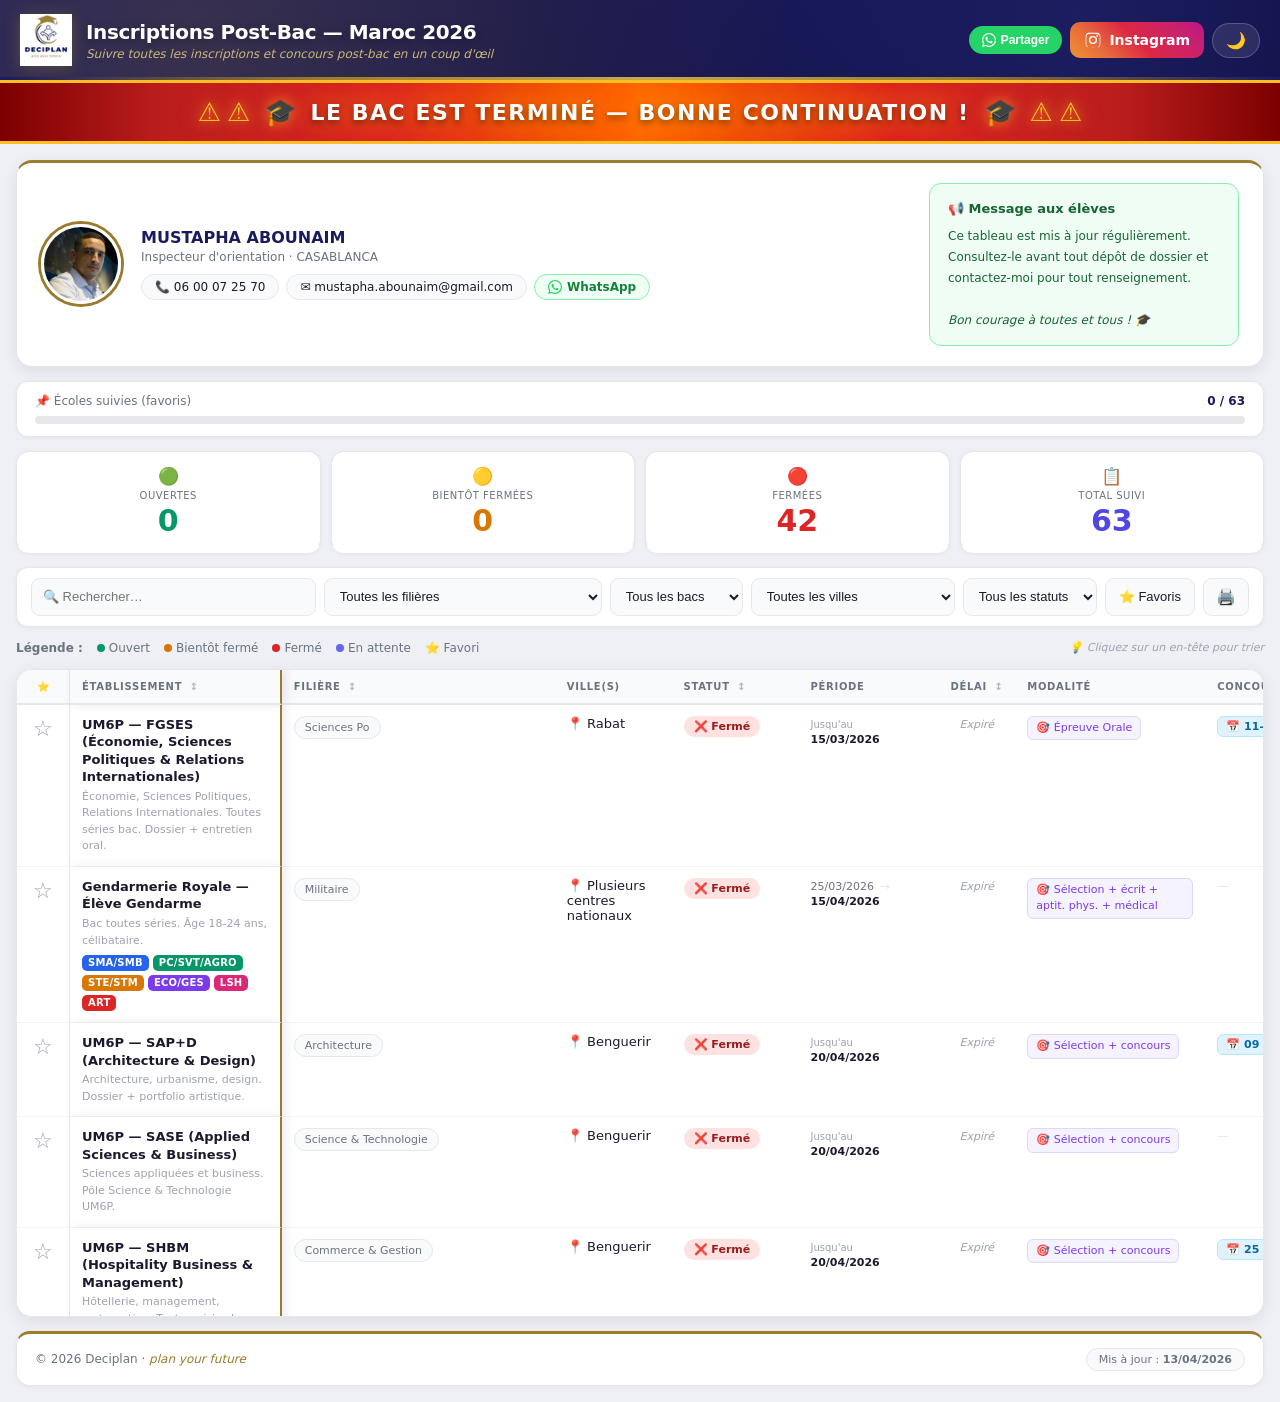
==== index.html @ 678011c8 "Add files via upload" ====
<!DOCTYPE html>
<html lang="fr" data-theme="light">
<head>
  <meta charset="UTF-8">
  <meta name="viewport" content="width=device-width, initial-scale=1.0">
  <title>Deciplan — Inscriptions Post-Bac Maroc 2026</title>
  <link rel="stylesheet" href="style.css">
  <script async src="https://www.googletagmanager.com/gtag/js?id=G-R715S7B354"></script>
  <script>
    window.dataLayer = window.dataLayer || [];
    function gtag(){dataLayer.push(arguments);}
    gtag('js', new Date());
    gtag('config', 'G-R715S7B354');
  </script>
</head>
<body>

<!-- ══ HERO ══ -->
<div class="hero">
  <div class="hero-inner">
    <img class="hero-logo" src="[data-uri]" alt="Deciplan">
    <div class="hero-text">
      <h1 class="hero-title">Inscriptions Post-Bac — Maroc 2026</h1>
      <p class="hero-sub">Suivre toutes les inscriptions et concours post-bac en un coup d'œil</p>
    </div>
    <div class="hero-actions">
      <button class="btn-share" id="btnShare">
        <svg viewBox="0 0 24 24" xmlns="http://www.w3.org/2000/svg"><path d="M17.472 14.382c-.297-.149-1.758-.867-2.03-.967-.273-.099-.471-.148-.67.15-.197.297-.767.966-.94 1.164-.173.199-.347.223-.644.075-.297-.15-1.255-.463-2.39-1.475-.883-.788-1.48-1.761-1.653-2.059-.173-.297-.018-.458.13-.606.134-.133.298-.347.446-.52.149-.174.198-.298.298-.497.099-.198.05-.371-.025-.52-.075-.149-.669-1.612-.916-2.207-.242-.579-.487-.5-.669-.51-.173-.008-.371-.01-.57-.01-.198 0-.52.074-.792.372-.272.297-1.04 1.016-1.04 2.479 0 1.462 1.065 2.875 1.213 3.074.149.198 2.096 3.2 5.077 4.487.709.306 1.262.489 1.694.625.712.227 1.36.195 1.871.118.571-.085 1.758-.719 2.006-1.413.248-.694.248-1.289.173-1.413-.074-.124-.272-.198-.57-.347m-5.421 7.403h-.004a9.87 9.87 0 01-5.031-1.378l-.361-.214-3.741.982.998-3.648-.235-.374a9.86 9.86 0 01-1.51-5.26c.001-5.45 4.436-9.884 9.888-9.884 2.64 0 5.122 1.03 6.988 2.898a9.825 9.825 0 012.893 6.994c-.003 5.45-4.437 9.884-9.885 9.884m8.413-18.297A11.815 11.815 0 0012.05 0C5.495 0 .16 5.335.157 11.892c0 2.096.547 4.142 1.588 5.945L.057 24l6.305-1.654a11.882 11.882 0 005.683 1.448h.005c6.554 0 11.89-5.335 11.893-11.893a11.821 11.821 0 00-3.48-8.413z"/></svg>
        <span class="share-label">Partager</span>
      </button>
      <a class="btn-insta" id="btnInsta" href="https://www.instagram.com/deciplan" target="_blank" rel="noopener" title="Instagram Deciplan">
        <svg viewBox="0 0 24 24" xmlns="http://www.w3.org/2000/svg"><path d="M12 2.2c3.2 0 3.6 0 4.85.07 1.17.05 1.8.25 2.23.41.56.22.96.48 1.38.9.42.42.68.82.9 1.38.16.42.36 1.06.41 2.23.06 1.27.07 1.65.07 4.85s0 3.58-.07 4.85c-.05 1.17-.25 1.8-.41 2.23-.22.56-.48.96-.9 1.38-.42.42-.82.68-1.38.9-.42.16-1.06.36-2.23.41-1.27.06-1.65.07-4.85.07s-3.58 0-4.85-.07c-1.17-.05-1.8-.25-2.23-.41a3.7 3.7 0 01-1.38-.9 3.7 3.7 0 01-.9-1.38c-.16-.42-.36-1.06-.41-2.23C2.2 15.58 2.2 15.2 2.2 12s0-3.58.07-4.85c.05-1.17.25-1.8.41-2.23.22-.56.48-.96.9-1.38.42-.42.82-.68 1.38-.9.42-.16 1.06-.36 2.23-.41C8.42 2.2 8.8 2.2 12 2.2zm0 1.62c-3.15 0-3.52 0-4.76.07-.97.04-1.5.2-1.85.34-.46.18-.8.4-1.15.74-.34.34-.56.68-.74 1.15-.13.35-.3.88-.34 1.85-.06 1.24-.07 1.6-.07 4.76s0 3.52.07 4.76c.04.97.2 1.5.34 1.85.18.46.4.8.74 1.15.34.34.68.56 1.15.74.35.13.88.3 1.85.34 1.24.06 1.6.07 4.76.07s3.52 0 4.76-.07c.97-.04 1.5-.2 1.85-.34.46-.18.8-.4 1.15-.74.34-.34.56-.68.74-1.15.13-.35.3-.88.34-1.85.06-1.24.07-1.6.07-4.76s0-3.52-.07-4.76c-.04-.97-.2-1.5-.34-1.85a3.1 3.1 0 00-.74-1.15 3.1 3.1 0 00-1.15-.74c-.35-.13-.88-.3-1.85-.34-1.24-.06-1.6-.07-4.76-.07zm0 2.76a5.42 5.42 0 110 10.84 5.42 5.42 0 010-10.84zm0 8.94a3.52 3.52 0 100-7.04 3.52 3.52 0 000 7.04zm6.9-9.15a1.27 1.27 0 11-2.54 0 1.27 1.27 0 012.54 0z"/></svg>
        <span class="share-label">Instagram</span>
      </a>
      <button class="dark-toggle" id="darkToggle">🌙</button>
    </div>
  </div>
</div>

<!-- ══ BANDEAU BAC — ⚠ gauche + texte + ⚠ droite ══ -->
<div class="bac-banner" id="bacBanner">
  <div class="bac-banner-inner">
    <div class="bac-alerts bac-alerts-left">
      <span class="bac-warn">⚠</span>
      <span class="bac-warn">⚠</span>
    </div>
    <span class="bac-icon">🎓</span>
    <span class="bac-text" id="countdownBac">⏳ Calcul…</span>
    <span class="bac-icon">🎓</span>
    <div class="bac-alerts bac-alerts-right">
      <span class="bac-warn">⚠</span>
      <span class="bac-warn">⚠</span>
    </div>
  </div>
</div>

<div class="container">

  <!-- CARTE PROFESSEUR -->
  <div class="profile-card">
    <div class="profile-left">
      <img class="avatar-photo" src="[data-uri]" alt="M. Mustapha Abounaim">
    </div>
    <div class="profile-info">
      <div class="profile-name">MUSTAPHA ABOUNAIM</div>
      <div class="profile-title">Inspecteur d'orientation · CASABLANCA</div>
      <div class="profile-contacts">
        <span class="contact-tag">📞 06 00 07 25 70</span>
        <span class="contact-tag">✉️ mustapha.abounaim@gmail.com</span>
        <a class="contact-tag wa-contact"
           href="https://wa.me/212600072570?text=Bonjour%20M.%20Abounaim%2C%20j%27ai%20une%20question%20sur%20les%20inscriptions%20post-bac."
           target="_blank" rel="noopener">
          <svg class="wa-icon" viewBox="0 0 24 24" xmlns="http://www.w3.org/2000/svg"><path d="M17.472 14.382c-.297-.149-1.758-.867-2.03-.967-.273-.099-.471-.148-.67.15-.197.297-.767.966-.94 1.164-.173.199-.347.223-.644.075-.297-.15-1.255-.463-2.39-1.475-.883-.788-1.48-1.761-1.653-2.059-.173-.297-.018-.458.13-.606.134-.133.298-.347.446-.52.149-.174.198-.298.298-.497.099-.198.05-.371-.025-.52-.075-.149-.669-1.612-.916-2.207-.242-.579-.487-.5-.669-.51-.173-.008-.371-.01-.57-.01-.198 0-.52.074-.792.372-.272.297-1.04 1.016-1.04 2.479 0 1.462 1.065 2.875 1.213 3.074.149.198 2.096 3.2 5.077 4.487.709.306 1.262.489 1.694.625.712.227 1.36.195 1.871.118.571-.085 1.758-.719 2.006-1.413.248-.694.248-1.289.173-1.413-.074-.124-.272-.198-.57-.347m-5.421 7.403h-.004a9.87 9.87 0 01-5.031-1.378l-.361-.214-3.741.982.998-3.648-.235-.374a9.86 9.86 0 01-1.51-5.26c.001-5.45 4.436-9.884 9.888-9.884 2.64 0 5.122 1.03 6.988 2.898a9.825 9.825 0 012.893 6.994c-.003 5.45-4.437 9.884-9.885 9.884m8.413-18.297A11.815 11.815 0 0012.05 0C5.495 0 .16 5.335.157 11.892c0 2.096.547 4.142 1.588 5.945L.057 24l6.305-1.654a11.882 11.882 0 005.683 1.448h.005c6.554 0 11.89-5.335 11.893-11.893a11.821 11.821 0 00-3.48-8.413z"/></svg>
          WhatsApp
        </a>
      </div>
    </div>
    <div class="profile-msg">
      <strong>📢 Message aux élèves</strong>
      Ce tableau est mis à jour régulièrement. Consultez-le avant tout dépôt de dossier et contactez-moi pour tout renseignement.
      <br><br><em>Bon courage à toutes et tous ! 🎓</em>
    </div>
  </div>

  <!-- BARRE DE PROGRESSION -->
  <div class="progress-bar-wrap">
    <div class="progress-info">
      <span>📌 Écoles suivies (favoris)</span>
      <span class="progress-count" id="progressCount">0 / 20</span>
    </div>
    <div class="progress-track"><div class="progress-fill" id="progressFill" style="width:0%"></div></div>
  </div>

  <!-- STATISTIQUES -->
  <div class="stats">
    <div class="stat"><div class="stat-icon">🟢</div><div class="stat-label">Ouvertes</div><div class="stat-val v-open" id="cnt-open">—</div></div>
    <div class="stat"><div class="stat-icon">🟡</div><div class="stat-label">Bientôt fermées</div><div class="stat-val v-soon" id="cnt-soon">—</div></div>
    <div class="stat"><div class="stat-icon">🔴</div><div class="stat-label">Fermées</div><div class="stat-val v-closed" id="cnt-closed">—</div></div>
    <div class="stat"><div class="stat-icon">📋</div><div class="stat-label">Total suivi</div><div class="stat-val v-total" id="cnt-total">—</div></div>
  </div>

  <!-- FILTRES -->
  <div class="filters">
    <input type="text" id="search" placeholder="🔍 Rechercher…">
    <select id="filter-cat"><option value="">Toutes les filières</option></select>
    <select id="filter-bac"><option value="">Tous les bacs</option></select>
    <select id="filter-ville"><option value="">Toutes les villes</option></select>
    <select id="filter-status">
      <option value="">Tous les statuts</option>
      <option value="ouvert">Ouvert</option>
      <option value="bientot">Bientôt fermé</option>
      <option value="ferme">Fermé</option>
      <option value="attente">En attente</option>
    </select>
    <button class="fav-filter-btn" id="favToggle">⭐ Favoris <span id="fav-count"></span></button>
    <button class="print-btn" id="printBtn" title="Imprimer mes favoris">🖨️</button>
  </div>

  <!-- LÉGENDE desktop -->
  <div class="legend" id="legend-desktop">
    <strong>Légende :</strong>
    <span><span class="dot dot-open"></span>Ouvert</span>
    <span><span class="dot dot-soon"></span>Bientôt fermé</span>
    <span><span class="dot dot-closed"></span>Fermé</span>
    <span><span class="dot dot-wait"></span>En attente</span>
    <span>⭐ Favori</span>
    <span class="sort-hint">💡 Cliquez sur un en-tête pour trier</span>
  </div>

  <!-- TABLEAU desktop -->
  <div class="table-wrap" id="table-desktop">
    <table id="main-table">
      <thead>
        <tr>
          <th class="col-fav">⭐</th>
          <th class="col-nom sortable" data-col="nom">Établissement <span class="sort-icon">↕</span></th>
          <th class="col-cat sortable" data-col="cat">Filière <span class="sort-icon">↕</span></th>
          <th class="col-ville">Ville(s)</th>
          <th class="col-statut sortable" data-col="statut">Statut <span class="sort-icon">↕</span></th>
          <th class="col-periode">Période</th>
          <th class="col-delai sortable" data-col="delai">Délai <span class="sort-icon">↕</span></th>
          <th class="col-modal">Modalité</th>
          <th class="col-concours">Concours</th>
          <th class="col-avis">📄 Avis</th>
          <th class="col-lien">Lien</th>
        </tr>
      </thead>
      <tbody id="tbody"></tbody>
    </table>
  </div>

  <!-- CARTES mobile -->
  <div class="cards-grid" id="cards-mobile"></div>

  <!-- FOOTER -->
  <div class="footer">
    <span>© 2026 Deciplan · <em>plan your future</em></span>
    <div class="updated-badge">Mis à jour : <strong>13/04/2026</strong></div>
  </div>

</div>
<script src="script.js?v=22"></script>
</body>
</html>
---- style.css ----
/* ===== Deciplan style.css v21 ===== */
:root {
  --bg-page:  #eef0f5; --bg-card:#ffffff; --bg-card2:#f8fafc;
  --border:   #e5e7eb; --border2:#f1f5f9;
  --text:     #1a1a2e; --muted:#6b7280; --light:#9ca3af;
  --input-bg: #f9fafb; --hover:#f5f8ff;
  --fav-bg:   #fef9ec; --fav-hov:#fef3c7;
  --accent:   #6366f1; --acc-light:#eef2ff;
  --navy:     #1a1a5e; --gold:#9a7c2e;
  --sh-sm:    0 1px 4px rgba(0,0,0,.05);
  --sh-md:    0 4px 16px rgba(0,0,0,.08);
  --sh-hd:    0 8px 32px rgba(26,26,94,.22);
  --wa-bg:    #f0fdf4; --wa-bord:#86efac; --wa-text:#15803d; --wa-msg:#166534;
}
[data-theme="dark"] {
  --bg-page:  #0f1117; --bg-card:#1a1d27; --bg-card2:#1e2130;
  --border:   #2d3148; --border2:#252840;
  --text:     #e2e8f0; --muted:#94a3b8; --light:#64748b;
  --input-bg: #1e2130; --hover:#1e2235;
  --fav-bg:   #2a1c00; --fav-hov:#3a2600;
  --acc-light:#1e1f4a;
  --sh-sm:    0 1px 4px rgba(0,0,0,.4);
  --sh-md:    0 4px 16px rgba(0,0,0,.5);
  --sh-hd:    0 8px 32px rgba(0,0,0,.6);
  --wa-bg:    #0d2818; --wa-bord:#166534; --wa-text:#4ade80; --wa-msg:#86efac;
}

*,*::before,*::after{box-sizing:border-box;margin:0;padding:0;}
body{font-family:system-ui,-apple-system,'Segoe UI',sans-serif;background:var(--bg-page);color:var(--text);font-size:14px;min-height:100vh;transition:background .25s,color .25s;}
a{text-decoration:none;}

/* ══ DESKTOP/MOBILE ══ */
#table-desktop { display:block; }
#legend-desktop{ display:flex;  }
#cards-mobile  { display:none;  }
@media(max-width:767px){
  #table-desktop  { display:none  !important; }
  #legend-desktop { display:none  !important; }
  #cards-mobile   { display:grid  !important; }
}

/* ══ HERO ══ */
.hero{background:linear-gradient(135deg,#1a1a5e 0%,#12124a 55%,#0a0a3a 100%);position:relative;overflow:hidden;}
.hero::before{content:'';position:absolute;inset:0;background:radial-gradient(circle at 15% 50%,rgba(154,124,46,.25) 0%,transparent 55%),radial-gradient(circle at 85% 30%,rgba(99,102,241,.18) 0%,transparent 50%);}
.hero::after{content:'';position:absolute;bottom:0;left:0;right:0;height:3px;background:linear-gradient(90deg,#1a1a5e,#9a7c2e,#c8a84b,#9a7c2e,#1a1a5e);}
.hero-inner{max-width:1280px;margin:0 auto;padding:14px 20px;display:flex;align-items:center;gap:14px;position:relative;flex-wrap:wrap;}
.hero-logo{height:52px;width:auto;flex-shrink:0;filter:drop-shadow(0 2px 8px rgba(154,124,46,.4));}
.hero-text{flex:1;min-width:160px;}
.hero-title{font-size:20px;font-weight:900;color:#fff;letter-spacing:-.02em;margin-bottom:3px;text-shadow:0 2px 8px rgba(0,0,0,.3);}
.hero-sub{font-size:12px;color:#c8b87a;font-style:italic;}
.hero-actions{display:flex;align-items:center;gap:8px;flex-shrink:0;}
.btn-share{display:inline-flex;align-items:center;gap:5px;background:#25d366;border:none;border-radius:20px;padding:7px 13px;color:#fff;font-size:12px;font-weight:600;cursor:pointer;transition:all .2s;white-space:nowrap;}
.btn-share:hover{background:#1db954;transform:translateY(-1px);box-shadow:0 4px 12px rgba(37,211,102,.4);}
.btn-share svg{width:14px;height:14px;fill:#fff;flex-shrink:0;}
.dark-toggle{background:rgba(255,255,255,.1);border:1px solid rgba(255,255,255,.2);border-radius:20px;padding:7px 13px;font-size:16px;cursor:pointer;color:#fff;transition:background .2s,transform .15s;}
.dark-toggle:hover{background:rgba(255,255,255,.2);transform:scale(1.05);}

/* ══════════════════════════════════════
   BANDEAU BAC — ALERTE MAXIMALE
   ⚠⚠  🎓  TEXTE  🎓  ⚠⚠
══════════════════════════════════════ */
.bac-banner {
  background: linear-gradient(90deg,
    #7c0000 0%, #b91c1c 12%, #dc2626 30%,
    #ff6b00 50%,
    #dc2626 70%, #b91c1c 88%, #7c0000 100%);
  border-top:    3px solid #fbbf24;
  border-bottom: 3px solid #fbbf24;
  position: relative;
  overflow: hidden;
}

/* Effet de brillance qui traverse */
.bac-banner::before {
  content: '';
  position: absolute; top:0; left:-100%;
  width: 50%; height: 100%;
  background: linear-gradient(90deg,transparent,rgba(255,255,255,.15),transparent);
  animation: scanBac 2.5s linear infinite;
}
@keyframes scanBac { 0%{left:-100%} 100%{left:200%} }

.bac-banner-inner {
  max-width: 1280px;
  margin: 0 auto;
  padding: 14px 30px;
  display: flex;
  align-items: center;
  justify-content: center;
  gap: 14px;
  position: relative;
}

/* Groupes ⚠ gauche et droite */
.bac-alerts {
  display: flex;
  gap: 6px;
  align-items: center;
  flex-shrink: 0;
}

/* Chaque symbole ⚠ */
.bac-warn {
  font-size: 26px;
  color: #fbbf24;
  text-shadow: 0 0 12px rgba(251,191,36,.9), 0 0 24px rgba(251,191,36,.5);
  animation: warnBlink 1s step-start infinite;
  line-height: 1;
}
/* Décalage pour alterner le clignotement */
.bac-alerts-left  .bac-warn:nth-child(2),
.bac-alerts-right .bac-warn:nth-child(1) {
  animation-delay: .5s;
}

@keyframes warnBlink {
  0%,100% { opacity:1; transform:scale(1);   }
  50%      { opacity:.3; transform:scale(.9); }
}

/* Icône 🎓 */
.bac-icon {
  font-size: 26px;
  filter: drop-shadow(0 0 8px rgba(251,191,36,.7));
  animation: shake 2s ease-in-out infinite;
  flex-shrink: 0;
}
@keyframes shake {
  0%,100%{ transform:rotate(0deg); }
  15%    { transform:rotate(-14deg); }
  30%    { transform:rotate(14deg); }
  45%    { transform:rotate(-8deg); }
  60%    { transform:rotate(8deg); }
  75%    { transform:rotate(-4deg); }
}

/* Texte principal */
.bac-text {
  font-size: 22px;
  font-weight: 900;
  color: #ffffff;
  letter-spacing: .07em;
  text-transform: uppercase;
  text-shadow:
    0 0 30px rgba(255,200,0,.9),
    0 0 60px rgba(255,100,0,.5),
    0 3px 6px rgba(0,0,0,.5);
  white-space: nowrap;
}

/* Urgence < 30 jours : flash rouge-vif */
.bac-banner.urgent {
  animation: flashBanner .9s ease-in-out infinite;
}
.bac-banner.urgent .bac-text {
  color: #fef08a;
  text-shadow: 0 0 40px rgba(254,240,138,1), 0 3px 6px rgba(0,0,0,.6);
}
@keyframes flashBanner {
  0%,100%{ background:linear-gradient(90deg,#7c0000,#b91c1c 12%,#dc2626 30%,#ff6b00 50%,#dc2626 70%,#b91c1c 88%,#7c0000); }
  50%    { background:linear-gradient(90deg,#991b1b,#dc2626 12%,#ef4444 30%,#ff8c00 50%,#ef4444 70%,#dc2626 88%,#991b1b); }
}

/* ══ LAYOUT ══ */
.container{max-width:1280px;margin:0 auto;padding:16px;display:flex;flex-direction:column;gap:14px;}

/* ══ PROFILE ══ */
.profile-card{background:var(--bg-card);border-radius:16px;border:1px solid var(--border);border-top:3px solid var(--gold);padding:20px 24px;display:flex;align-items:center;gap:20px;flex-wrap:wrap;box-shadow:var(--sh-md);}
.profile-left{flex-shrink:0;}
.avatar-photo{width:80px;height:80px;border-radius:50%;object-fit:cover;object-position:center top;border:3px solid var(--bg-card);box-shadow:0 0 0 3px var(--gold);display:block;}
.profile-info{flex:1;min-width:180px;}
.profile-name{font-size:16px;font-weight:800;margin-bottom:3px;color:var(--navy);}
[data-theme="dark"] .profile-name{color:#c8b87a;}
.profile-title{font-size:12px;color:var(--muted);margin-bottom:10px;}
.profile-contacts{display:flex;flex-wrap:wrap;gap:7px;}
.contact-tag{font-size:12px;color:var(--text);background:var(--bg-card2);border:1px solid var(--border);border-radius:20px;padding:5px 13px;white-space:nowrap;display:inline-flex;align-items:center;gap:5px;transition:all .2s;}
.contact-tag:hover{border-color:var(--gold);color:var(--gold);}
.wa-contact{background:var(--wa-bg)!important;border-color:var(--wa-bord)!important;color:var(--wa-text)!important;font-weight:600;cursor:pointer;}
.wa-contact:hover{background:#22c55e!important;border-color:#22c55e!important;color:#fff!important;box-shadow:0 3px 12px rgba(34,197,94,.35);transform:translateY(-1px);}
.wa-contact:hover .wa-icon{fill:#fff!important;}
.wa-icon{width:14px;height:14px;fill:#25d366;flex-shrink:0;transition:fill .2s;}
.profile-msg{background:var(--wa-bg);border:1px solid var(--wa-bord);border-radius:12px;padding:14px 18px;max-width:310px;font-size:12px;color:var(--wa-msg);line-height:1.75;flex-shrink:0;}
.profile-msg strong{display:block;font-size:13px;font-weight:800;margin-bottom:5px;}

/* ══ PROGRESS ══ */
.progress-bar-wrap{background:var(--bg-card);border-radius:12px;padding:12px 18px;border:1px solid var(--border);box-shadow:var(--sh-sm);}
.progress-info{display:flex;justify-content:space-between;align-items:center;margin-bottom:8px;font-size:12px;color:var(--muted);}
.progress-count{font-weight:700;color:var(--navy);}
[data-theme="dark"] .progress-count{color:#c8b87a;}
.progress-track{height:8px;background:var(--border);border-radius:10px;overflow:hidden;}
.progress-fill{height:100%;background:linear-gradient(90deg,#1a1a5e,#9a7c2e);border-radius:10px;transition:width .5s ease;}

/* ══ STATS ══ */
.stats{display:grid;grid-template-columns:repeat(4,1fr);gap:10px;}
.stat{background:var(--bg-card);border-radius:13px;padding:14px 10px;border:1px solid var(--border);border-bottom:3px solid transparent;text-align:center;box-shadow:var(--sh-sm);transition:transform .2s,box-shadow .2s,border-color .2s;}
.stat:hover{transform:translateY(-3px);box-shadow:var(--sh-md);}
.stat:nth-child(1):hover{border-bottom-color:#059669;}
.stat:nth-child(2):hover{border-bottom-color:#d97706;}
.stat:nth-child(3):hover{border-bottom-color:#dc2626;}
.stat:nth-child(4):hover{border-bottom-color:#4f46e5;}
.stat-icon{font-size:17px;margin-bottom:4px;}
.stat-label{font-size:10px;color:var(--muted);margin-bottom:5px;font-weight:500;text-transform:uppercase;letter-spacing:.05em;}
.stat-val{font-size:30px;font-weight:900;line-height:1;}
.v-open{color:#059669;}.v-soon{color:#d97706;}.v-closed{color:#dc2626;}.v-total{color:#4f46e5;}

/* ══ FILTERS ══ */
.filters{background:var(--bg-card);border-radius:12px;padding:10px 14px;border:1px solid var(--border);display:flex;gap:8px;flex-wrap:wrap;align-items:center;box-shadow:var(--sh-sm);}
.filters input,.filters select{height:38px;border:1px solid var(--border);border-radius:9px;padding:0 11px;font-size:13px;background:var(--input-bg);color:var(--text);outline:none;transition:border-color .15s;}
.filters input{flex:1;min-width:150px;}.filters select{min-width:130px;}
.filters input:focus,.filters select:focus{border-color:var(--navy);box-shadow:0 0 0 3px rgba(26,26,94,.1);}
.fav-filter-btn{height:38px;padding:0 13px;border:1px solid var(--border);border-radius:9px;background:var(--input-bg);color:var(--text);font-size:13px;font-weight:500;cursor:pointer;white-space:nowrap;transition:all .2s;}
.fav-filter-btn:hover{border-color:#f59e0b;background:#fef3c7;color:#92400e;}
.fav-filter-btn.active{background:#fef3c7;border-color:#f59e0b;color:#92400e;font-weight:700;}
[data-theme="dark"] .fav-filter-btn.active{background:#451a03;border-color:#92400e;color:#fcd34d;}
.print-btn{height:38px;padding:0 12px;border:1px solid var(--border);border-radius:9px;background:var(--input-bg);color:var(--muted);font-size:16px;cursor:pointer;transition:all .2s;}
.print-btn:hover{border-color:var(--navy);color:var(--navy);}

/* ══ LEGEND ══ */
.legend{gap:14px;flex-wrap:wrap;align-items:center;font-size:12px;color:var(--muted);}
.dot{width:8px;height:8px;border-radius:50%;display:inline-block;margin-right:4px;}
.dot-open{background:#059669;}.dot-soon{background:#d97706;}.dot-closed{background:#dc2626;}.dot-wait{background:#6366f1;}
.sort-hint{font-size:11px;color:var(--light);font-style:italic;margin-left:auto;}

/* ══ TABLEAU DESKTOP ══ */
.table-wrap{background:var(--bg-card);border-radius:16px;border:1px solid var(--border);overflow:auto;-webkit-overflow-scrolling:touch;box-shadow:var(--sh-md);max-height:72vh;}
table{width:100%;min-width:1100px;border-collapse:separate;border-spacing:0;font-size:13px;}
th{background:var(--bg-card2);padding:11px 12px;text-align:left;font-weight:700;font-size:10px;color:var(--muted);border-bottom:2px solid var(--border);white-space:nowrap;text-transform:uppercase;letter-spacing:.07em;position:sticky;top:0;z-index:2;}
th.sortable{cursor:pointer;}th.sortable:hover{color:var(--navy);}
[data-theme="dark"] th.sortable:hover{color:#c8b87a;}
.sort-icon{font-size:10px;opacity:.5;margin-left:3px;}
th.col-fav{position:sticky;left:0;z-index:4;border-right:1px solid var(--border);width:42px;text-align:center;}
th.col-nom{position:sticky;left:42px;z-index:4;border-right:2px solid var(--gold);box-shadow:4px 0 10px rgba(0,0,0,.09);min-width:210px;max-width:270px;}
td{padding:11px 12px;border-bottom:1px solid var(--border2);vertical-align:top;color:var(--text);background:var(--bg-card);}
tr:last-child td{border-bottom:none;}
tr:hover td{background:var(--hover);}
tr.fav-row td{background:var(--fav-bg);}
tr.fav-row:hover td{background:var(--fav-hov);}
.col-fav{width:42px;text-align:center;}.col-cat{min-width:120px;}.col-ville{min-width:115px;}.col-statut{min-width:100px;}.col-periode{min-width:140px;}.col-delai{min-width:72px;text-align:center;}.col-modal{min-width:190px;}.col-concours{min-width:115px;}.col-avis{min-width:78px;text-align:center;}.col-lien{min-width:70px;text-align:center;}

/* ══ CARTES MOBILE ══ */
.cards-grid{grid-template-columns:1fr;gap:12px;}
.school-card{background:var(--bg-card);border-radius:16px;border:1px solid var(--border);padding:16px;box-shadow:var(--sh-sm);transition:box-shadow .2s;}
.school-card.card-fav{background:var(--fav-bg);border-color:#f59e0b;border-left:4px solid #f59e0b;}
.card-header{display:flex;align-items:center;justify-content:space-between;margin-bottom:10px;}
.card-name{font-size:15px;font-weight:800;margin-bottom:5px;line-height:1.35;}
.card-note{font-size:11px;color:var(--light);margin-bottom:10px;line-height:1.5;}
.card-meta{display:flex;gap:10px;flex-wrap:wrap;margin-bottom:10px;}
.card-meta-item{font-size:12px;color:var(--muted);background:var(--bg-card2);border:1px solid var(--border2);border-radius:6px;padding:3px 9px;}
.card-dates{display:flex;align-items:center;justify-content:space-between;margin-bottom:8px;font-size:12px;color:var(--muted);}
.card-modal{font-size:11px;color:#7c3aed;background:#f5f3ff;border:1px solid #ddd6fe;border-radius:6px;padding:4px 9px;margin-bottom:8px;display:inline-block;}
[data-theme="dark"] .card-modal{background:#2d1b69;border-color:#4c1d95;color:#c4b5fd;}
.card-links{display:flex;gap:8px;flex-wrap:wrap;margin-top:10px;}
.card-btn{display:inline-flex;align-items:center;justify-content:center;flex:1;padding:9px 12px;border-radius:9px;font-size:13px;font-weight:600;transition:all .15s;}
.card-btn-link{color:#6366f1;border:1px solid #c7d2fe;background:var(--acc-light);}
.card-btn-link:hover{background:#c7d2fe;}
.card-btn-avis{color:#dc2626;border:1px solid #fca5a5;background:#fef2f2;}
.card-btn-avis:hover{background:#fee2e2;}
[data-theme="dark"] .card-btn-avis{background:#450a0a;border-color:#7f1d1d;color:#fca5a5;}
.card-empty{text-align:center;padding:48px 20px;color:var(--light);font-size:14px;background:var(--bg-card);border-radius:16px;border:1px solid var(--border);}

/* ══ ÉLÉMENTS COMMUNS ══ */
.fav-btn{background:none;border:none;font-size:22px;cursor:pointer;color:var(--light);transition:transform .15s,color .15s;line-height:1;padding:2px 4px;display:block;margin:0 auto;}
.fav-btn:hover{transform:scale(1.25);color:#f59e0b;}
.fav-btn.active{color:#f59e0b;}
.school-name{font-weight:700;margin-bottom:3px;line-height:1.35;font-size:13px;display:flex;align-items:center;gap:6px;flex-wrap:wrap;}
.school-note{font-size:11px;color:var(--light);margin-top:3px;line-height:1.5;}
.badge-new{font-size:9px;font-weight:800;text-transform:uppercase;background:#059669;color:#fff;padding:2px 6px;border-radius:4px;animation:pulse 2s infinite;}
@keyframes pulse{0%,100%{opacity:1}50%{opacity:.7}}
.date-ouv{font-size:11px;color:var(--muted);white-space:nowrap;}
.date-arrow{font-size:11px;color:var(--border);margin:0 3px;}
.date-clo{font-size:11px;color:var(--text);font-weight:600;white-space:nowrap;}
.date-label{font-size:10px;color:var(--light);}
.date-empty{font-size:12px;color:var(--border);}
.modal-tag{font-size:11px;color:#7c3aed;background:#f5f3ff;border:1px solid #ddd6fe;border-radius:6px;padding:3px 8px;display:inline-block;font-weight:500;line-height:1.5;}
[data-theme="dark"] .modal-tag{background:#2d1b69;border-color:#4c1d95;color:#c4b5fd;}
.concours-tag{font-size:11px;color:#0369a1;background:#e0f2fe;border:1px solid #bae6fd;border-radius:6px;padding:3px 8px;display:inline-block;font-weight:600;white-space:nowrap;}
[data-theme="dark"] .concours-tag{background:#0c2a3d;border-color:#0369a1;color:#7dd3fc;}
.attente-tag{font-size:11px;color:#6b7280;background:#f3f4f6;border:1px solid #d1d5db;border-radius:6px;padding:3px 8px;display:inline-block;font-weight:500;white-space:nowrap;font-style:italic;}
[data-theme="dark"] .attente-tag{background:#1f2937;border-color:#374151;color:#9ca3af;}
.more-cities{font-size:10px;background:#e0e7ff;color:#4338ca;border-radius:4px;padding:1px 5px;font-weight:700;}
[data-theme="dark"] .more-cities{background:#1e1b4b;color:#a5b4fc;}
.badge{display:inline-flex;align-items:center;gap:4px;font-size:11px;font-weight:700;padding:4px 10px;border-radius:20px;white-space:nowrap;}
.b-open{background:#d1fae5;color:#065f46;}.b-soon{background:#fef3c7;color:#92400e;}.b-closed{background:#fee2e2;color:#991b1b;}.b-wait{background:#dbeafe;color:#1e40af;}
[data-theme="dark"] .b-open{background:#064e3b;color:#6ee7b7;}[data-theme="dark"] .b-soon{background:#451a03;color:#fcd34d;}[data-theme="dark"] .b-closed{background:#450a0a;color:#fca5a5;}[data-theme="dark"] .b-wait{background:#1e3a5f;color:#93c5fd;}
.cat-pill{font-size:11px;color:var(--muted);background:var(--bg-card2);padding:4px 10px;border-radius:20px;border:1px solid var(--border);white-space:nowrap;display:inline-block;font-weight:500;}
.countdown{font-size:12px;color:var(--muted);font-weight:500;}
.countdown.urgent{color:#dc2626;font-weight:800;}.countdown.warning{color:#d97706;font-weight:700;}.countdown.ok{color:#059669;font-weight:600;}.countdown.expired{color:var(--light);font-style:italic;font-size:11px;}
.link-btn{font-size:12px;color:#6366f1;border:1px solid #c7d2fe;background:var(--acc-light);border-radius:7px;padding:5px 10px;white-space:nowrap;display:inline-block;font-weight:600;transition:background .15s,transform .1s;}
.link-btn:hover{background:#c7d2fe;transform:translateY(-1px);}
.link-btn.disabled{color:var(--light);background:var(--bg-card2);border-color:var(--border);cursor:default;}
.avis-btn{font-size:12px;color:#dc2626;border:1px solid #fca5a5;background:#fef2f2;border-radius:7px;padding:5px 10px;white-space:nowrap;display:inline-block;font-weight:600;transition:background .15s,transform .1s;}
.avis-btn:hover{background:#fee2e2;transform:translateY(-1px);}
[data-theme="dark"] .avis-btn{background:#450a0a;border-color:#7f1d1d;color:#fca5a5;}

/* ══ FOOTER ══ */
.footer{display:flex;align-items:center;gap:12px;padding:14px 18px;background:var(--bg-card);border-radius:14px;border:1px solid var(--border);border-top:3px solid var(--gold);font-size:12px;color:var(--muted);box-shadow:var(--sh-sm);flex-wrap:wrap;}
.footer em{color:var(--gold);font-style:italic;}
.updated-badge{margin-left:auto;font-size:11px;color:var(--muted);background:var(--bg-card2);border:1px solid var(--border);padding:4px 12px;border-radius:20px;}
.empty{text-align:center;padding:56px 24px;color:var(--light);font-size:14px;line-height:2;}

/* ══ IMPRESSION ══ */
@media print{
  .hero,.bac-banner,.profile-card,.progress-bar-wrap,.stats,.filters,.legend,.footer,#cards-mobile{display:none!important;}
  body{background:#fff!important;color:#000!important;}
  .container{padding:0!important;max-width:100%!important;}
  #table-desktop{display:block!important;}
  .table-wrap::before{content:'Deciplan — Mes Favoris — Inscriptions Post-Bac Maroc 2026';display:block;font-size:14px;font-weight:bold;text-align:center;padding:10px 0 16px;border-bottom:2px solid #1a1a5e;margin-bottom:12px;color:#1a1a5e;}
  .table-wrap{max-height:none!important;overflow:visible!important;box-shadow:none!important;border:none!important;border-radius:0!important;}
  table{min-width:auto!important;width:100%!important;border-collapse:collapse!important;border-spacing:0!important;font-size:9px!important;}
  tr:not(.fav-row):not(thead tr){display:none!important;}
  thead tr,tr.fav-row{display:table-row!important;}
  .col-modal,.col-concours{display:none!important;}
  th,td{border:1px solid #ccc!important;padding:5px 7px!important;background:#fff!important;color:#000!important;box-shadow:none!important;position:static!important;font-size:9px!important;vertical-align:middle!important;}
  th{background:#1a1a5e!important;color:#fff!important;font-weight:bold!important;border-color:#1a1a5e!important;}
  tr.fav-row td{background:#fef9ec!important;}
  tr{page-break-inside:avoid!important;break-inside:avoid!important;}
  thead{display:table-header-group!important;}
  @page{margin:1.2cm;size:A4 landscape;}
}

/* ══ RESPONSIVE ══ */
@media(max-width:767px){
  .stats{grid-template-columns:repeat(2,1fr);}
  .profile-msg{max-width:100%;width:100%;}
  .hero-sub,.share-label,.sort-hint{display:none;}
  .footer{flex-direction:column;gap:8px;text-align:center;}
  .updated-badge{margin-left:0;}
  .hero-inner{padding:12px 14px;gap:10px;}
  .hero-logo{height:44px;}
  .hero-title{font-size:15px;}
  /* Bandeau Bac mobile — texte réduit, ⚠ cachés */
  .bac-alerts{display:none;}
  .bac-text{font-size:14px;letter-spacing:.03em;}
  .bac-icon{font-size:20px;}
  .bac-banner-inner{padding:12px 14px;gap:10px;}
  .container{padding:10px;gap:10px;}
  .profile-card{padding:14px;gap:12px;}
  .stat-val{font-size:26px;}
  .stats{gap:8px;}
  .filters input{min-width:100%;}
}
@media(min-width:600px) and (max-width:767px){
  .cards-grid{grid-template-columns:repeat(2,1fr);}
}

/* ═══ Tags filière de bac ═══ */
.fil-tags{display:flex;flex-wrap:wrap;gap:4px;margin-top:6px;}
.fil-tag{
  display:inline-block;font-size:10px;font-weight:700;line-height:1;
  padding:3px 6px;border-radius:5px;color:#fff;letter-spacing:.2px;cursor:default;white-space:nowrap;
}
.fil-SM{background:#2563eb;}
.fil-SE{background:#059669;}
.fil-STM{background:#d97706;}
.fil-ECO{background:#7c3aed;}
.fil-LSH{background:#db2777;}
.fil-ART{background:#dc2626;}
.card-note + .fil-tags{margin-bottom:4px;}
[data-theme="dark"] .fil-tag{opacity:.92;}

/* ═══ Bouton Instagram (hero) ═══ */
.btn-insta{
  display:inline-flex;align-items:center;gap:7px;
  padding:9px 14px;border-radius:10px;text-decoration:none;
  font-size:14px;font-weight:600;color:#fff;
  background:linear-gradient(45deg,#f09433,#e6683c,#dc2743,#cc2366,#bc1888);
  transition:transform .15s ease,box-shadow .15s ease;
}
.btn-insta:hover{transform:translateY(-1px);box-shadow:0 4px 12px rgba(220,39,67,.35);}
.btn-insta svg{width:18px;height:18px;fill:currentColor;}
@media(max-width:600px){
  .btn-insta .share-label{display:none;}
  .btn-insta{padding:9px 11px;}
}
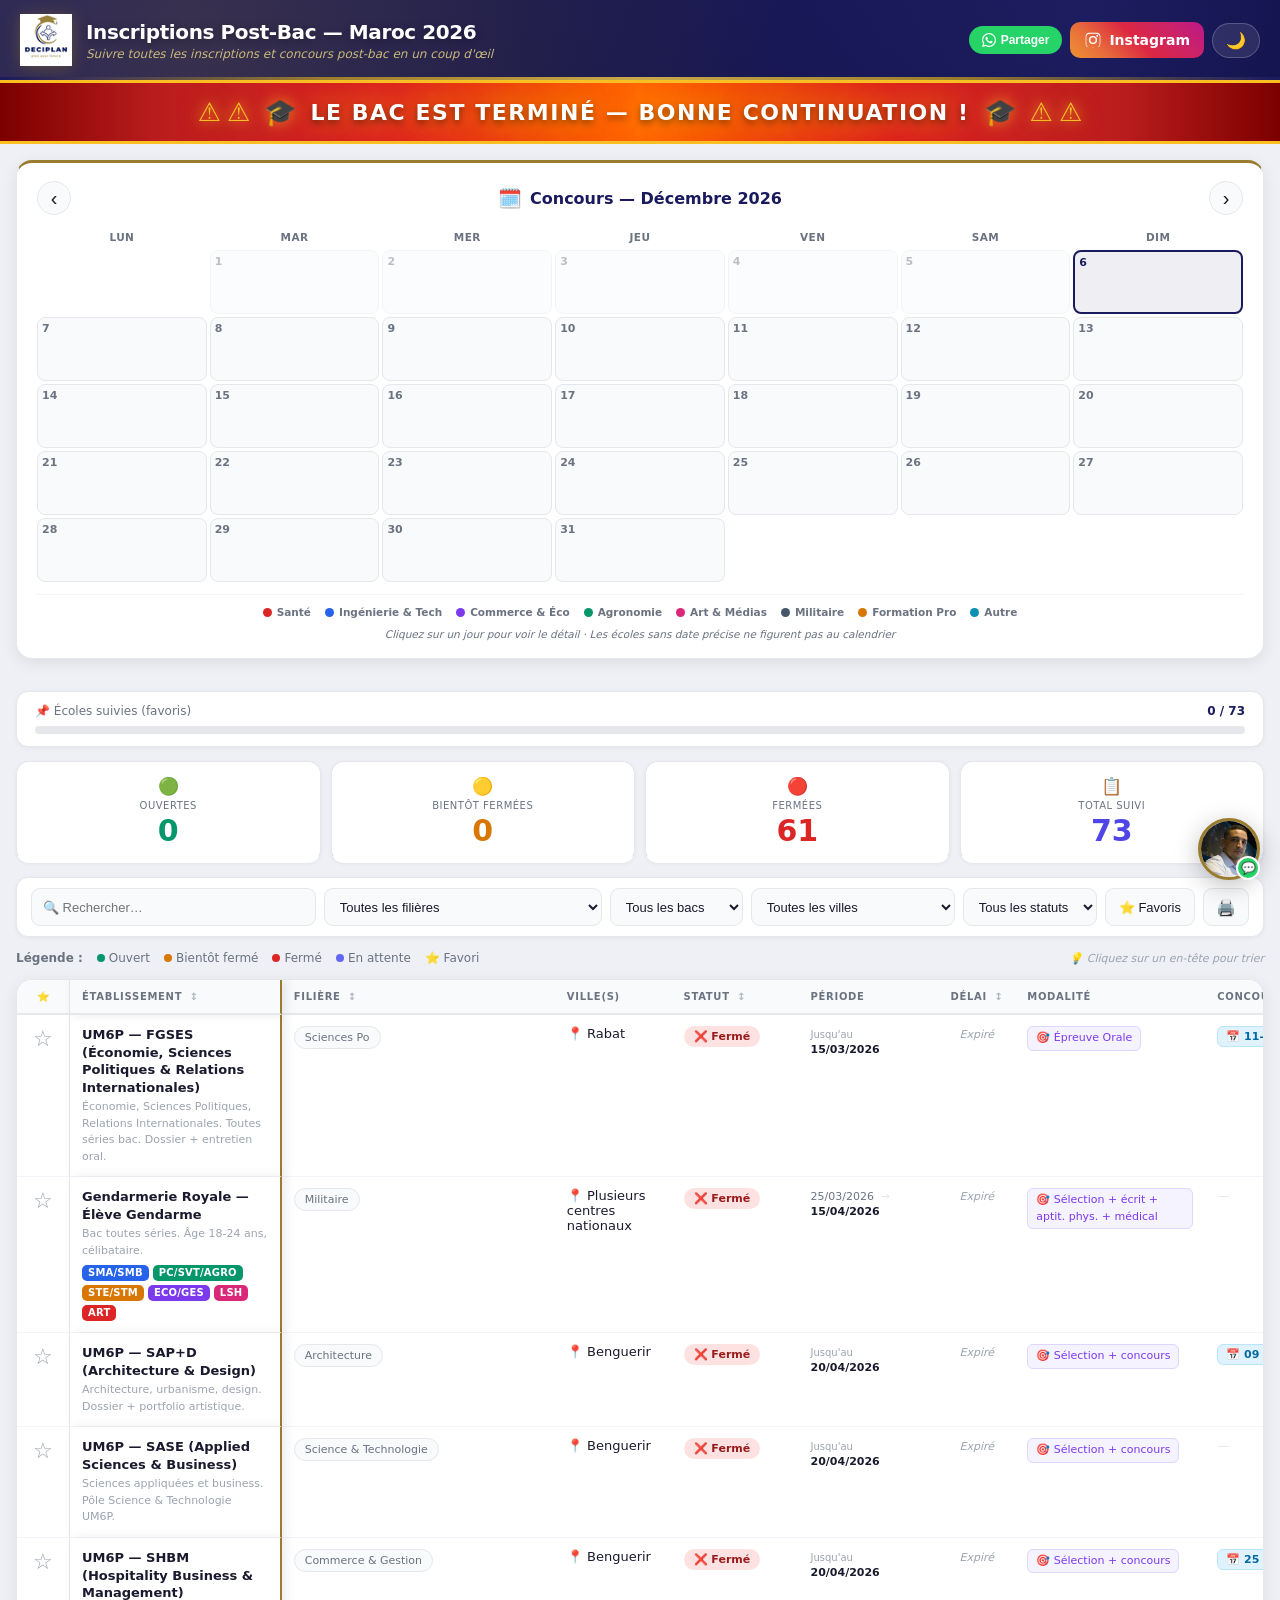
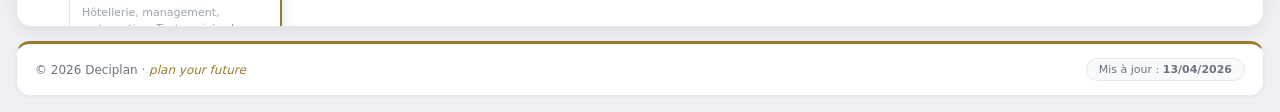
==== commit 8b738d55: "Add files via upload" ====
--- a/index.html
+++ b/index.html
@@ -4,7 +4,7 @@
   <meta charset="UTF-8">
   <meta name="viewport" content="width=device-width, initial-scale=1.0">
   <title>Deciplan — Inscriptions Post-Bac Maroc 2026</title>
-  <link rel="stylesheet" href="style.css">
+  <link rel="stylesheet" href="style.css?v=24">
   <script async src="https://www.googletagmanager.com/gtag/js?id=G-R715S7B354"></script>
   <script>
     window.dataLayer = window.dataLayer || [];
@@ -28,7 +28,7 @@
         <svg viewBox="0 0 24 24" xmlns="http://www.w3.org/2000/svg"><path d="M17.472 14.382c-.297-.149-1.758-.867-2.03-.967-.273-.099-.471-.148-.67.15-.197.297-.767.966-.94 1.164-.173.199-.347.223-.644.075-.297-.15-1.255-.463-2.39-1.475-.883-.788-1.48-1.761-1.653-2.059-.173-.297-.018-.458.13-.606.134-.133.298-.347.446-.52.149-.174.198-.298.298-.497.099-.198.05-.371-.025-.52-.075-.149-.669-1.612-.916-2.207-.242-.579-.487-.5-.669-.51-.173-.008-.371-.01-.57-.01-.198 0-.52.074-.792.372-.272.297-1.04 1.016-1.04 2.479 0 1.462 1.065 2.875 1.213 3.074.149.198 2.096 3.2 5.077 4.487.709.306 1.262.489 1.694.625.712.227 1.36.195 1.871.118.571-.085 1.758-.719 2.006-1.413.248-.694.248-1.289.173-1.413-.074-.124-.272-.198-.57-.347m-5.421 7.403h-.004a9.87 9.87 0 01-5.031-1.378l-.361-.214-3.741.982.998-3.648-.235-.374a9.86 9.86 0 01-1.51-5.26c.001-5.45 4.436-9.884 9.888-9.884 2.64 0 5.122 1.03 6.988 2.898a9.825 9.825 0 012.893 6.994c-.003 5.45-4.437 9.884-9.885 9.884m8.413-18.297A11.815 11.815 0 0012.05 0C5.495 0 .16 5.335.157 11.892c0 2.096.547 4.142 1.588 5.945L.057 24l6.305-1.654a11.882 11.882 0 005.683 1.448h.005c6.554 0 11.89-5.335 11.893-11.893a11.821 11.821 0 00-3.48-8.413z"/></svg>
         <span class="share-label">Partager</span>
       </button>
-      <a class="btn-insta" id="btnInsta" href="https://www.instagram.com/deciplan" target="_blank" rel="noopener" title="Instagram Deciplan">
+      <a class="btn-insta" id="btnInsta" href="https://www.instagram.com/deciplan007" target="_blank" rel="noopener" title="Instagram Deciplan">
         <svg viewBox="0 0 24 24" xmlns="http://www.w3.org/2000/svg"><path d="M12 2.2c3.2 0 3.6 0 4.85.07 1.17.05 1.8.25 2.23.41.56.22.96.48 1.38.9.42.42.68.82.9 1.38.16.42.36 1.06.41 2.23.06 1.27.07 1.65.07 4.85s0 3.58-.07 4.85c-.05 1.17-.25 1.8-.41 2.23-.22.56-.48.96-.9 1.38-.42.42-.82.68-1.38.9-.42.16-1.06.36-2.23.41-1.27.06-1.65.07-4.85.07s-3.58 0-4.85-.07c-1.17-.05-1.8-.25-2.23-.41a3.7 3.7 0 01-1.38-.9 3.7 3.7 0 01-.9-1.38c-.16-.42-.36-1.06-.41-2.23C2.2 15.58 2.2 15.2 2.2 12s0-3.58.07-4.85c.05-1.17.25-1.8.41-2.23.22-.56.48-.96.9-1.38.42-.42.82-.68 1.38-.9.42-.16 1.06-.36 2.23-.41C8.42 2.2 8.8 2.2 12 2.2zm0 1.62c-3.15 0-3.52 0-4.76.07-.97.04-1.5.2-1.85.34-.46.18-.8.4-1.15.74-.34.34-.56.68-.74 1.15-.13.35-.3.88-.34 1.85-.06 1.24-.07 1.6-.07 4.76s0 3.52.07 4.76c.04.97.2 1.5.34 1.85.18.46.4.8.74 1.15.34.34.68.56 1.15.74.35.13.88.3 1.85.34 1.24.06 1.6.07 4.76.07s3.52 0 4.76-.07c.97-.04 1.5-.2 1.85-.34.46-.18.8-.4 1.15-.74.34-.34.56-.68.74-1.15.13-.35.3-.88.34-1.85.06-1.24.07-1.6.07-4.76s0-3.52-.07-4.76c-.04-.97-.2-1.5-.34-1.85a3.1 3.1 0 00-.74-1.15 3.1 3.1 0 00-1.15-.74c-.35-.13-.88-.3-1.85-.34-1.24-.06-1.6-.07-4.76-.07zm0 2.76a5.42 5.42 0 110 10.84 5.42 5.42 0 010-10.84zm0 8.94a3.52 3.52 0 100-7.04 3.52 3.52 0 000 7.04zm6.9-9.15a1.27 1.27 0 11-2.54 0 1.27 1.27 0 012.54 0z"/></svg>
         <span class="share-label">Instagram</span>
       </a>
@@ -56,29 +56,29 @@
 
 <div class="container">
 
-  <!-- CARTE PROFESSEUR -->
-  <div class="profile-card">
-    <div class="profile-left">
-      <img class="avatar-photo" src="[data-uri]" alt="M. Mustapha Abounaim">
+  <!-- CALENDRIER DES CONCOURS -->
+  <div class="cal-card">
+    <div class="cal-head">
+      <button class="cal-nav" id="calPrev" aria-label="Mois précédent">‹</button>
+      <div class="cal-title-wrap">
+        <span class="cal-icon">🗓️</span>
+        <span class="cal-title" id="calTitle">Calendrier des concours</span>
+      </div>
+      <button class="cal-nav" id="calNext" aria-label="Mois suivant">›</button>
     </div>
-    <div class="profile-info">
-      <div class="profile-name">MUSTAPHA ABOUNAIM</div>
-      <div class="profile-title">Inspecteur d'orientation · CASABLANCA</div>
-      <div class="profile-contacts">
-        <span class="contact-tag">📞 06 00 07 25 70</span>
-        <span class="contact-tag">✉️ mustapha.abounaim@gmail.com</span>
-        <a class="contact-tag wa-contact"
-           href="https://wa.me/212600072570?text=Bonjour%20M.%20Abounaim%2C%20j%27ai%20une%20question%20sur%20les%20inscriptions%20post-bac."
-           target="_blank" rel="noopener">
-          <svg class="wa-icon" viewBox="0 0 24 24" xmlns="http://www.w3.org/2000/svg"><path d="M17.472 14.382c-.297-.149-1.758-.867-2.03-.967-.273-.099-.471-.148-.67.15-.197.297-.767.966-.94 1.164-.173.199-.347.223-.644.075-.297-.15-1.255-.463-2.39-1.475-.883-.788-1.48-1.761-1.653-2.059-.173-.297-.018-.458.13-.606.134-.133.298-.347.446-.52.149-.174.198-.298.298-.497.099-.198.05-.371-.025-.52-.075-.149-.669-1.612-.916-2.207-.242-.579-.487-.5-.669-.51-.173-.008-.371-.01-.57-.01-.198 0-.52.074-.792.372-.272.297-1.04 1.016-1.04 2.479 0 1.462 1.065 2.875 1.213 3.074.149.198 2.096 3.2 5.077 4.487.709.306 1.262.489 1.694.625.712.227 1.36.195 1.871.118.571-.085 1.758-.719 2.006-1.413.248-.694.248-1.289.173-1.413-.074-.124-.272-.198-.57-.347m-5.421 7.403h-.004a9.87 9.87 0 01-5.031-1.378l-.361-.214-3.741.982.998-3.648-.235-.374a9.86 9.86 0 01-1.51-5.26c.001-5.45 4.436-9.884 9.888-9.884 2.64 0 5.122 1.03 6.988 2.898a9.825 9.825 0 012.893 6.994c-.003 5.45-4.437 9.884-9.885 9.884m8.413-18.297A11.815 11.815 0 0012.05 0C5.495 0 .16 5.335.157 11.892c0 2.096.547 4.142 1.588 5.945L.057 24l6.305-1.654a11.882 11.882 0 005.683 1.448h.005c6.554 0 11.89-5.335 11.893-11.893a11.821 11.821 0 00-3.48-8.413z"/></svg>
-          WhatsApp
-        </a>
+    <div class="cal-dow">
+      <span>Lun</span><span>Mar</span><span>Mer</span><span>Jeu</span><span>Ven</span><span>Sam</span><span>Dim</span>
+    </div>
+    <div class="cal-grid" id="calGrid"></div>
+    <div class="cal-legend" id="calLegend"></div>
+    <div class="cal-foot">Cliquez sur un jour pour voir le détail · Les écoles sans date précise ne figurent pas au calendrier</div>
+
+    <div class="cal-panel" id="calPanel" hidden>
+      <div class="cal-panel-head">
+        <span class="cal-panel-title" id="calPanelTitle"></span>
+        <button class="cal-panel-close" id="calPanelClose" aria-label="Fermer">×</button>
       </div>
-    </div>
-    <div class="profile-msg">
-      <strong>📢 Message aux élèves</strong>
-      Ce tableau est mis à jour régulièrement. Consultez-le avant tout dépôt de dossier et contactez-moi pour tout renseignement.
-      <br><br><em>Bon courage à toutes et tous ! 🎓</em>
+      <div class="cal-panel-body" id="calPanelBody"></div>
     </div>
   </div>
 
@@ -159,6 +159,36 @@
   </div>
 
 </div>
-<script src="script.js?v=22"></script>
+<script src="script.js?v=24"></script>
+
+<!-- ASSISTANT FLOTTANT -->
+<div class="fab-wrap" id="fabWrap">
+  <div class="fab-card" id="fabCard" hidden>
+    <div class="fab-band">
+      <span class="fab-status"><span class="fab-dot"></span> Disponible</span>
+      <button class="fab-close" id="fabClose" aria-label="Fermer">✕</button>
+    </div>
+    <div class="fab-body">
+      <div class="fab-id">
+        <img class="fab-photo" src="[data-uri]" alt="M. Mustapha Abounaim">
+        <div>
+          <div class="fab-name">M. Mustapha Abounaim</div>
+          <div class="fab-title">Inspecteur d'orientation · Casablanca</div>
+        </div>
+      </div>
+      <div class="fab-msg">Bonjour ! Une question sur votre orientation ou une inscription ? Je suis là pour vous aider.</div>
+      <a class="fab-wa" href="https://wa.me/212600072570?text=Bonjour%20M.%20Abounaim%2C%20j%27ai%20une%20question%20sur%20les%20inscriptions%20post-bac." target="_blank" rel="noopener">
+        <svg class="wa-icon" viewBox="0 0 24 24" xmlns="http://www.w3.org/2000/svg"><path d="M17.472 14.382c-.297-.149-1.758-.867-2.03-.967-.273-.099-.471-.148-.67.15-.197.297-.767.966-.94 1.164-.173.199-.347.223-.644.075-.297-.15-1.255-.463-2.39-1.475-.883-.788-1.48-1.761-1.653-2.059-.173-.297-.018-.458.13-.606.134-.133.298-.347.446-.52.149-.174.198-.298.298-.497.099-.198.05-.371-.025-.52-.075-.149-.669-1.612-.916-2.207-.242-.579-.487-.5-.669-.51-.173-.008-.371-.01-.57-.01-.198 0-.52.074-.792.372-.272.297-1.04 1.016-1.04 2.479 0 1.462 1.065 2.875 1.213 3.074.149.198 2.096 3.2 5.077 4.487.709.306 1.262.489 1.694.625.712.227 1.36.195 1.871.118.571-.085 1.758-.719 2.006-1.413.248-.694.248-1.289.173-1.413-.074-.124-.272-.198-.57-.347m-5.421 7.403h-.004a9.87 9.87 0 01-5.031-1.378l-.361-.214-3.741.982.998-3.648-.235-.374a9.86 9.86 0 01-1.51-5.26c.001-5.45 4.436-9.884 9.888-9.884 2.64 0 5.122 1.03 6.988 2.898a9.825 9.825 0 012.893 6.994c-.003 5.45-4.437 9.884-9.885 9.884m8.413-18.297A11.815 11.815 0 0012.05 0C5.495 0 .16 5.335.157 11.892c0 2.096.547 4.142 1.588 5.945L.057 24l6.305-1.654a11.882 11.882 0 005.683 1.448h.005c6.554 0 11.89-5.335 11.893-11.893a11.821 11.821 0 00-3.48-8.413z"/></svg>
+        Discuter sur WhatsApp
+      </a>
+      <a class="fab-tel" href="tel:+212600072570">📞 Appeler directement</a>
+    </div>
+  </div>
+  <button class="fab-btn" id="fabBtn" aria-label="Contacter le conseiller">
+    <img class="fab-btn-photo" src="[data-uri]" alt="">
+    <span class="fab-btn-badge">💬</span>
+  </button>
+</div>
+
 </body>
 </html>
--- a/style.css
+++ b/style.css
@@ -372,3 +372,138 @@
   .btn-insta .share-label{display:none;}
   .btn-insta{padding:9px 11px;}
 }
+
+
+/* ═══════════ CALENDRIER DES CONCOURS ═══════════ */
+.cal-card{background:var(--bg-card);border-radius:16px;border:1px solid var(--border);border-top:3px solid var(--gold);padding:18px 20px;box-shadow:var(--sh-md);margin-bottom:18px;}
+.cal-head{display:flex;align-items:center;justify-content:space-between;margin-bottom:12px;}
+.cal-title-wrap{display:flex;align-items:center;gap:8px;}
+.cal-icon{font-size:19px;}
+.cal-title{font-size:16px;font-weight:800;color:var(--navy);}
+[data-theme="dark"] .cal-title{color:#c8b87a;}
+.cal-nav{width:34px;height:34px;border-radius:50%;border:1px solid var(--border);background:var(--bg-card2);color:var(--text);font-size:20px;line-height:1;cursor:pointer;display:flex;align-items:center;justify-content:center;transition:background .15s;}
+.cal-nav:hover{background:var(--gold);color:#fff;border-color:var(--gold);}
+.cal-dow{display:grid;grid-template-columns:repeat(7,1fr);gap:3px;margin-bottom:3px;}
+.cal-dow span{text-align:center;font-size:10.5px;font-weight:700;color:var(--muted);text-transform:uppercase;letter-spacing:.04em;padding:4px 0;}
+.cal-grid{display:grid;grid-template-columns:repeat(7,1fr);gap:3px;}
+.cal-cell{min-height:64px;background:var(--bg-card2);border:1px solid var(--border);border-radius:8px;padding:4px;overflow:hidden;}
+.cal-empty{background:transparent;border:none;}
+.cal-day{font-size:11px;font-weight:700;color:var(--muted);margin-bottom:2px;}
+.cal-today{background:rgba(26,26,94,.07);border-color:var(--navy);border-width:2px;}
+[data-theme="dark"] .cal-today{background:rgba(200,168,75,.12);border-color:#c8a84b;}
+.cal-today .cal-day{color:var(--navy);}
+[data-theme="dark"] .cal-today .cal-day{color:#c8b87a;}
+.cal-badge{background:#fee2e2;color:#991b1b;font-size:9px;font-weight:700;padding:1px 4px;border-radius:4px;margin-bottom:2px;white-space:nowrap;overflow:hidden;text-overflow:ellipsis;}
+[data-theme="dark"] .cal-badge{background:#450a0a;color:#fca5a5;}
+.cal-past{opacity:.45;}
+.cal-past .cal-badge{background:var(--bg-card2);color:var(--muted);border:1px solid var(--border);}
+.cal-foot{font-size:10.5px;color:var(--muted);text-align:center;margin-top:10px;font-style:italic;}
+@media(max-width:640px){
+  .cal-card{padding:12px;}
+  .cal-cell{min-height:46px;padding:2px;}
+  .cal-badge{font-size:7.5px;padding:1px 2px;}
+  .cal-day{font-size:9.5px;}
+}
+
+/* ═══════════ ASSISTANT FLOTTANT ═══════════ */
+.fab-wrap{position:fixed;bottom:20px;right:20px;z-index:900;display:flex;flex-direction:column;align-items:flex-end;gap:12px;}
+.fab-btn{position:relative;width:62px;height:62px;border-radius:50%;border:3px solid var(--gold);background:var(--bg-card);cursor:pointer;padding:0;box-shadow:0 6px 24px rgba(0,0,0,.25);transition:transform .2s;}
+.fab-btn:hover{transform:scale(1.06);}
+.fab-btn-photo{width:100%;height:100%;border-radius:50%;object-fit:cover;object-position:center top;display:block;}
+.fab-btn-badge{position:absolute;bottom:-3px;right:-3px;width:24px;height:24px;border-radius:50%;background:#25D366;display:flex;align-items:center;justify-content:center;font-size:12px;border:2px solid var(--bg-card);}
+.fab-card{width:290px;background:var(--bg-card);border:1px solid var(--border);border-radius:18px;overflow:hidden;box-shadow:0 16px 48px rgba(0,0,0,.28);animation:fabIn .25s ease;}
+@keyframes fabIn{from{opacity:0;transform:translateY(12px);}to{opacity:1;transform:translateY(0);}}
+.fab-band{background:linear-gradient(135deg,var(--navy) 0%,#12124a 100%);padding:12px 14px 28px;display:flex;align-items:center;justify-content:space-between;}
+.fab-status{display:flex;align-items:center;gap:6px;font-size:11px;color:#c8b87a;font-weight:600;}
+.fab-dot{width:8px;height:8px;border-radius:50%;background:#4ade80;display:inline-block;animation:fabPulse 2s infinite;}
+@keyframes fabPulse{0%,100%{opacity:1;}50%{opacity:.4;}}
+.fab-close{background:rgba(255,255,255,.12);border:none;color:rgba(255,255,255,.75);width:26px;height:26px;border-radius:50%;cursor:pointer;font-size:12px;display:flex;align-items:center;justify-content:center;}
+.fab-close:hover{background:rgba(255,255,255,.25);}
+.fab-body{padding:0 16px 16px;margin-top:-22px;}
+.fab-id{display:flex;align-items:flex-end;gap:10px;margin-bottom:10px;}
+.fab-photo{width:58px;height:58px;border-radius:50%;object-fit:cover;object-position:center top;border:3px solid var(--bg-card);box-shadow:0 0 0 2px var(--gold);flex-shrink:0;}
+.fab-name{font-size:14px;font-weight:800;color:var(--text);}
+.fab-title{font-size:10.5px;color:var(--gold);font-weight:600;}
+.fab-msg{background:var(--bg-card2);border-radius:12px;border-top-left-radius:3px;padding:10px 12px;font-size:12.5px;line-height:1.5;color:var(--text);margin-bottom:12px;}
+.fab-wa{display:flex;align-items:center;justify-content:center;gap:8px;background:#25D366;color:#fff;font-size:13.5px;font-weight:700;padding:11px;border-radius:11px;text-decoration:none;margin-bottom:8px;transition:opacity .15s;}
+.fab-wa:hover{opacity:.9;}
+.fab-wa .wa-icon{width:18px;height:18px;fill:#fff;}
+.fab-tel{display:flex;align-items:center;justify-content:center;gap:8px;background:transparent;border:1.5px solid var(--border);color:var(--text);font-size:13px;font-weight:600;padding:10px;border-radius:11px;text-decoration:none;transition:border-color .15s;}
+.fab-tel:hover{border-color:var(--gold);color:var(--gold);}
+@media(max-width:640px){
+  .fab-wrap{bottom:14px;right:14px;}
+  .fab-card{width:calc(100vw - 28px);max-width:290px;}
+  .fab-btn{width:56px;height:56px;}
+}
+@media print{.fab-wrap{display:none;}}
+
+/* ═══════════ CALENDRIER — Couleurs par famille ═══════════ */
+.fam-sante    { --f:#dc2626; }  /* Santé            — rouge  */
+.fam-inge     { --f:#2563eb; }  /* Ingénierie/Tech  — bleu   */
+.fam-commerce { --f:#7c3aed; }  /* Commerce/Éco     — violet */
+.fam-agro     { --f:#059669; }  /* Agronomie        — vert   */
+.fam-art      { --f:#db2777; }  /* Art & Médias     — rose   */
+.fam-militaire{ --f:#475569; }  /* Militaire        — ardoise*/
+.fam-pro      { --f:#d97706; }  /* Formation Pro    — orange */
+.fam-autre    { --f:#0891b2; }  /* Autre            — cyan   */
+
+/* Badges colorés dans la grille */
+.cal-badge{
+  background:color-mix(in srgb, var(--f) 15%, transparent);
+  color:var(--f);
+  border-left:2.5px solid var(--f);
+  border-radius:3px;
+  padding:1.5px 4px;
+}
+[data-theme="dark"] .cal-badge{
+  background:color-mix(in srgb, var(--f) 25%, transparent);
+  color:#fff;
+}
+.cal-past .cal-badge{background:var(--bg-card2);color:var(--muted);border-left-color:var(--border);}
+.cal-more{font-size:8.5px;font-weight:700;color:var(--muted);padding-left:3px;margin-top:1px;}
+
+/* Cellule cliquable */
+.cal-click{cursor:pointer;transition:transform .12s,box-shadow .12s,border-color .12s;}
+.cal-click:hover{transform:translateY(-2px);box-shadow:var(--sh-md);border-color:var(--gold);}
+.cal-click:focus-visible{outline:2px solid var(--gold);outline-offset:1px;}
+
+/* Légende */
+.cal-legend{display:flex;flex-wrap:wrap;gap:10px 14px;justify-content:center;margin-top:12px;padding-top:11px;border-top:1px solid var(--border2);}
+.cal-leg{display:inline-flex;align-items:center;gap:5px;font-size:10.5px;font-weight:600;color:var(--muted);}
+.cal-dot{width:9px;height:9px;border-radius:50%;background:var(--f);flex-shrink:0;}
+
+/* Panneau détaillé */
+.cal-panel{margin-top:14px;background:var(--bg-card2);border:1px solid var(--border);border-radius:12px;overflow:hidden;}
+.cal-panel-head{display:flex;align-items:center;justify-content:space-between;padding:10px 14px;background:var(--bg-card);border-bottom:1px solid var(--border);}
+.cal-panel-title{font-size:13px;font-weight:800;color:var(--navy);}
+[data-theme="dark"] .cal-panel-title{color:var(--text);}
+.cal-panel-close{width:26px;height:26px;border-radius:50%;border:1px solid var(--border);background:var(--bg-card2);color:var(--muted);font-size:17px;line-height:1;cursor:pointer;display:flex;align-items:center;justify-content:center;transition:all .15s;}
+.cal-panel-close:hover{background:#dc2626;color:#fff;border-color:#dc2626;}
+.cal-panel-body{padding:11px 13px;display:flex;flex-direction:column;gap:9px;max-height:320px;overflow-y:auto;}
+
+.cal-item{background:var(--bg-card);border:1px solid var(--border);border-left-width:3px;border-radius:8px;padding:9px 11px;}
+.fam-border-sante{border-left-color:#dc2626;}
+.fam-border-inge{border-left-color:#2563eb;}
+.fam-border-commerce{border-left-color:#7c3aed;}
+.fam-border-agro{border-left-color:#059669;}
+.fam-border-art{border-left-color:#db2777;}
+.fam-border-militaire{border-left-color:#475569;}
+.fam-border-pro{border-left-color:#d97706;}
+.fam-border-autre{border-left-color:#0891b2;}
+
+.cal-item-top{display:flex;align-items:center;gap:7px;margin-bottom:4px;flex-wrap:wrap;}
+.cal-item-abrev{font-size:10px;font-weight:800;padding:2px 6px;border-radius:4px;background:color-mix(in srgb, var(--f) 15%, transparent);color:var(--f);}
+[data-theme="dark"] .cal-item-abrev{background:color-mix(in srgb, var(--f) 30%, transparent);color:#fff;}
+.cal-item-tag{font-size:9px;font-weight:700;text-transform:uppercase;letter-spacing:.04em;color:var(--muted);background:var(--bg-card2);border:1px solid var(--border);border-radius:4px;padding:1.5px 5px;}
+.cal-item-nom{font-size:12px;font-weight:600;color:var(--text);line-height:1.35;margin-bottom:3px;}
+.cal-item-cat{font-size:10.5px;color:var(--muted);}
+.cal-item-lien{display:inline-block;margin-top:6px;font-size:11px;font-weight:600;color:var(--gold);text-decoration:none;}
+.cal-item-lien:hover{text-decoration:underline;}
+.cal-empty-msg{font-size:12px;color:var(--muted);text-align:center;padding:8px;margin:0;}
+
+@media(max-width:600px){
+  .cal-cell{min-height:56px;}
+  .cal-badge{font-size:8px;}
+  .cal-legend{gap:7px 10px;}
+  .cal-leg{font-size:9.5px;}
+}
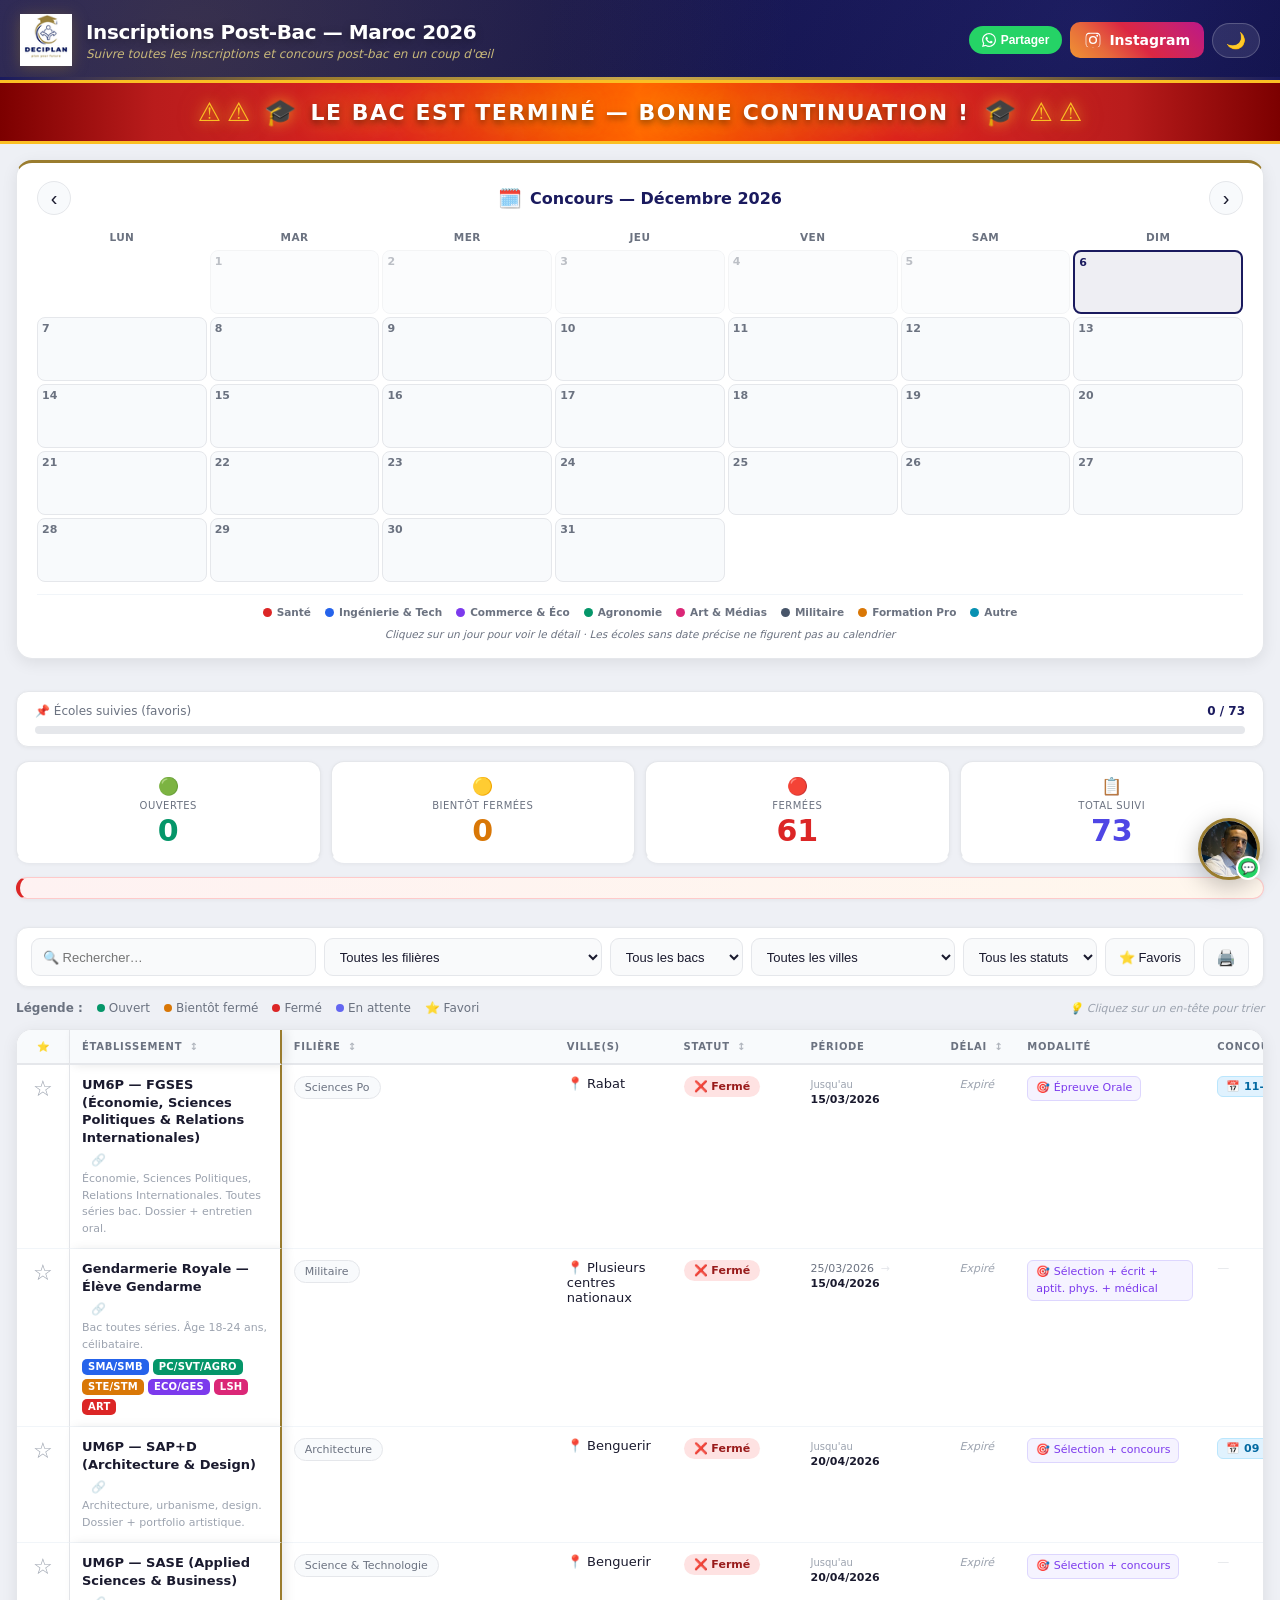
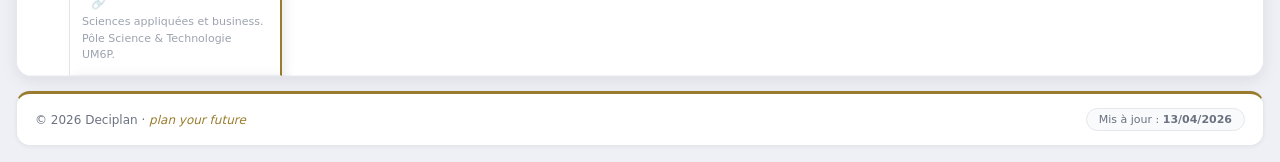
==== commit 581be95f: "Add files via upload" ====
--- a/index.html
+++ b/index.html
@@ -4,7 +4,7 @@
   <meta charset="UTF-8">
   <meta name="viewport" content="width=device-width, initial-scale=1.0">
   <title>Deciplan — Inscriptions Post-Bac Maroc 2026</title>
-  <link rel="stylesheet" href="style.css?v=24">
+  <link rel="stylesheet" href="style.css?v=25">
   <script async src="https://www.googletagmanager.com/gtag/js?id=G-R715S7B354"></script>
   <script>
     window.dataLayer = window.dataLayer || [];
@@ -100,6 +100,9 @@
   </div>
 
   <!-- FILTRES -->
+  <!-- BANDEAU URGENT (rempli par JS) -->
+  <div class="urgent-banner" id="urgentBanner" hidden></div>
+
   <div class="filters">
     <input type="text" id="search" placeholder="🔍 Rechercher…">
     <select id="filter-cat"><option value="">Toutes les filières</option></select>
@@ -145,12 +148,12 @@
           <th class="col-lien">Lien</th>
         </tr>
       </thead>
-      <tbody id="tbody"></tbody>
+      <tbody id="tbody"><tr><td colspan="11" class="skel-cell"><div class="skel-line"></div><div class="skel-line w70"></div><div class="skel-line w85"></div><div class="skel-line w60"></div><div class="skel-line w80"></div></td></tr></tbody>
     </table>
   </div>
 
   <!-- CARTES mobile -->
-  <div class="cards-grid" id="cards-mobile"></div>
+  <div class="cards-grid" id="cards-mobile"><div class="skel-card"><div class="skel-line w40"></div><div class="skel-line"></div><div class="skel-line w70"></div></div><div class="skel-card"><div class="skel-line w40"></div><div class="skel-line"></div><div class="skel-line w70"></div></div></div>
 
   <!-- FOOTER -->
   <div class="footer">
@@ -159,7 +162,7 @@
   </div>
 
 </div>
-<script src="script.js?v=24"></script>
+<script src="script.js?v=25"></script>
 
 <!-- ASSISTANT FLOTTANT -->
 <div class="fab-wrap" id="fabWrap">
--- a/style.css
+++ b/style.css
@@ -507,3 +507,43 @@
   .cal-legend{gap:7px 10px;}
   .cal-leg{font-size:9.5px;}
 }
+
+/* ═══════════ FLUIDITÉ v25 ═══════════ */
+
+/* — Skeleton de chargement — */
+.skel-cell{padding:18px 16px !important;}
+.skel-card{background:var(--bg-card);border:1px solid var(--border);border-radius:14px;padding:16px;}
+.skel-line{height:13px;border-radius:6px;margin-bottom:10px;background:linear-gradient(90deg,var(--border2) 25%,var(--border) 50%,var(--border2) 75%);background-size:200% 100%;animation:skel 1.3s ease-in-out infinite;}
+.skel-line.w40{width:40%;}.skel-line.w60{width:60%;}.skel-line.w70{width:70%;}.skel-line.w80{width:80%;}.skel-line.w85{width:85%;}
+@keyframes skel{0%{background-position:200% 0;}100%{background-position:-200% 0;}}
+
+/* — Bandeau urgent — */
+.urgent-banner{display:flex;align-items:center;gap:8px;flex-wrap:wrap;background:linear-gradient(90deg,#fef2f2,#fff7ed);border:1px solid #fecaca;border-left:4px solid #dc2626;border-radius:12px;padding:10px 14px;margin-bottom:14px;box-shadow:var(--sh-sm);}
+[data-theme="dark"] .urgent-banner{background:linear-gradient(90deg,#2a1215,#2a1c00);border-color:#7f1d1d;}
+.urgent-label{font-size:12.5px;font-weight:800;color:#dc2626;white-space:nowrap;}
+[data-theme="dark"] .urgent-label{color:#fca5a5;}
+.urgent-item{display:inline-flex;align-items:center;gap:6px;font-size:12px;font-weight:700;color:var(--text);background:var(--bg-card);border:1px solid var(--border);border-radius:20px;padding:4px 11px;cursor:pointer;transition:all .15s;}
+.urgent-item:hover{border-color:#dc2626;transform:translateY(-1px);box-shadow:var(--sh-sm);}
+.urgent-days{background:#dc2626;color:#fff;font-size:10px;font-weight:800;border-radius:10px;padding:1.5px 7px;}
+.urgent-extra{font-size:11px;color:var(--muted);font-weight:600;}
+
+/* — Bouton partage par école — */
+.share-mini{background:none;border:none;font-size:12px;cursor:pointer;opacity:.35;padding:1px 4px;margin-left:5px;vertical-align:middle;transition:opacity .15s,transform .15s;border-radius:5px;}
+.share-mini:hover{opacity:1;transform:scale(1.2);}
+.card-head-btns{display:inline-flex;align-items:center;gap:2px;}
+.school-card .share-mini{font-size:14px;opacity:.5;}
+
+/* — Flash de surlignage (deep-link & bandeau) — */
+@keyframes rowflash{0%,100%{box-shadow:none;}20%,60%{box-shadow:inset 0 0 0 3px var(--gold);background-color:rgba(201,168,76,.13);}}
+tr.row-flash td{animation:rowflash 2.4s ease;}
+.school-card.row-flash{animation:rowflash 2.4s ease;}
+
+/* — Toast — */
+.toast{position:fixed;bottom:26px;left:50%;transform:translateX(-50%) translateY(80px);background:var(--navy,#1a1a5e);color:#fff;font-size:13px;font-weight:600;padding:11px 20px;border-radius:30px;box-shadow:0 8px 24px rgba(0,0,0,.25);z-index:9999;opacity:0;transition:transform .3s ease,opacity .3s ease;pointer-events:none;max-width:90vw;text-align:center;}
+.toast.toast-show{transform:translateX(-50%) translateY(0);opacity:1;}
+[data-theme="dark"] .toast{background:#e2e8f0;color:#1a1d27;}
+
+@media(max-width:600px){
+  .urgent-banner{padding:9px 11px;gap:6px;}
+  .urgent-label{font-size:11.5px;width:100%;}
+}
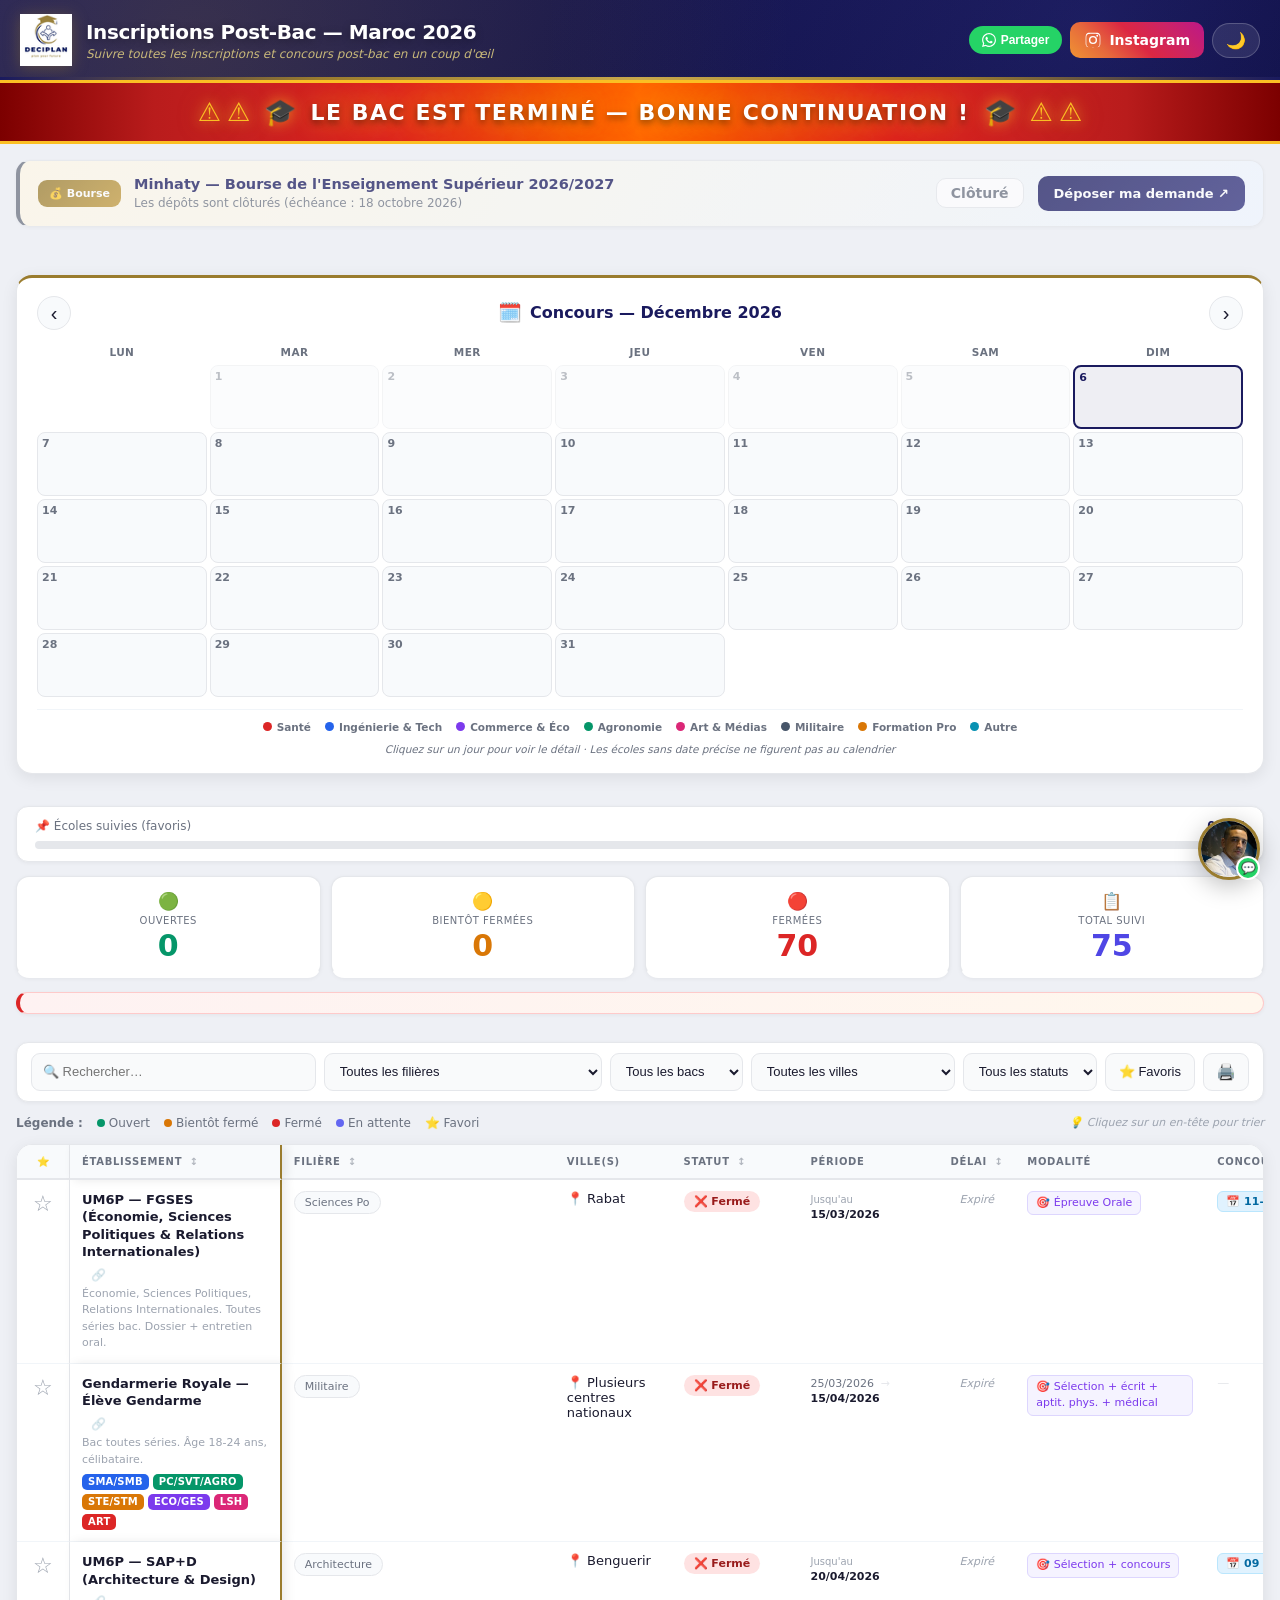
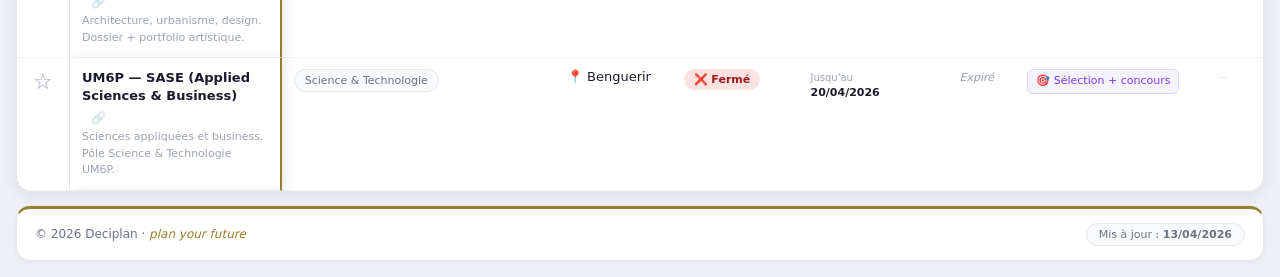
==== commit a92670a6: "Add files via upload" ====
--- a/index.html
+++ b/index.html
@@ -4,7 +4,7 @@
   <meta charset="UTF-8">
   <meta name="viewport" content="width=device-width, initial-scale=1.0">
   <title>Deciplan — Inscriptions Post-Bac Maroc 2026</title>
-  <link rel="stylesheet" href="style.css?v=25">
+  <link rel="stylesheet" href="style.css?v=27">
   <script async src="https://www.googletagmanager.com/gtag/js?id=G-R715S7B354"></script>
   <script>
     window.dataLayer = window.dataLayer || [];
@@ -50,6 +50,25 @@
     <div class="bac-alerts bac-alerts-right">
       <span class="bac-warn">⚠</span>
       <span class="bac-warn">⚠</span>
+    </div>
+  </div>
+</div>
+
+<!-- PANNEAU MINHATY (bourse) -->
+<div class="container">
+  <div class="minhaty-panel" id="minhatyPanel">
+    <div class="minhaty-main">
+      <div class="minhaty-left">
+        <span class="minhaty-badge">💰 Bourse</span>
+        <div class="minhaty-txt">
+          <span class="minhaty-title">Minhaty — Bourse de l'Enseignement Supérieur 2026/2027</span>
+          <span class="minhaty-sub" id="minhatySub">Dépôt des demandes du 15 juillet au 18 octobre 2026</span>
+        </div>
+      </div>
+      <div class="minhaty-right">
+        <div class="minhaty-countdown" id="minhatyCountdown"></div>
+        <a class="minhaty-btn" href="https://www.minhaty.ma" target="_blank" rel="noopener">Déposer ma demande ↗</a>
+      </div>
     </div>
   </div>
 </div>
@@ -162,7 +181,7 @@
   </div>
 
 </div>
-<script src="script.js?v=25"></script>
+<script src="script.js?v=27"></script>
 
 <!-- ASSISTANT FLOTTANT -->
 <div class="fab-wrap" id="fabWrap">
--- a/style.css
+++ b/style.css
@@ -547,3 +547,59 @@
   .urgent-banner{padding:9px 11px;gap:6px;}
   .urgent-label{font-size:11.5px;width:100%;}
 }
+
+/* — « +N autres » cliquable — */
+button.urgent-extra{font-size:11px;font-weight:700;color:#dc2626;background:none;border:1px dashed #dc2626;border-radius:20px;padding:4px 11px;cursor:pointer;transition:all .15s;}
+button.urgent-extra:hover{background:#dc2626;color:#fff;border-style:solid;}
+[data-theme="dark"] button.urgent-extra{color:#fca5a5;border-color:#fca5a5;}
+[data-theme="dark"] button.urgent-extra:hover{background:#fca5a5;color:#1a1d27;}
+
+/* ═══════════ PANNEAU MINHATY (bourse) ═══════════ */
+.minhaty-panel{
+  margin:0 0 16px;
+  background:linear-gradient(120deg,#fff8e7 0%,#f0f6ff 100%);
+  border:1px solid var(--border);
+  border-left:4px solid var(--gold);
+  border-radius:14px;
+  padding:14px 18px;
+  box-shadow:var(--sh-sm);
+}
+[data-theme="dark"] .minhaty-panel{background:linear-gradient(120deg,#26210f 0%,#141b2b 100%);}
+.minhaty-panel.minhaty-soon{border-left-color:#dc2626;}
+.minhaty-panel.minhaty-closed{opacity:.72;border-left-color:var(--muted);}
+
+.minhaty-main{display:flex;align-items:center;justify-content:space-between;gap:16px;flex-wrap:wrap;}
+.minhaty-left{display:flex;align-items:center;gap:13px;min-width:0;flex:1;}
+.minhaty-badge{
+  flex-shrink:0;font-size:11px;font-weight:800;color:#fff;
+  background:linear-gradient(135deg,var(--gold),#c39a3a);
+  padding:7px 11px;border-radius:9px;white-space:nowrap;
+}
+.minhaty-txt{display:flex;flex-direction:column;gap:3px;min-width:0;}
+.minhaty-title{font-size:14.5px;font-weight:800;color:var(--navy);line-height:1.25;}
+[data-theme="dark"] .minhaty-title{color:#f0e6c8;}
+.minhaty-sub{font-size:12px;color:var(--muted);line-height:1.3;}
+
+.minhaty-right{display:flex;align-items:center;gap:14px;flex-shrink:0;}
+.minhaty-countdown{
+  display:flex;flex-direction:column;align-items:center;line-height:1;
+  background:var(--bg-card);border:1px solid var(--border);border-radius:10px;
+  padding:7px 14px;min-width:62px;
+}
+.mc-num{font-size:20px;font-weight:900;color:var(--gold);}
+.mc-num.mc-urgent{color:#dc2626;}
+.mc-num.mc-closed{font-size:14px;color:var(--muted);}
+.mc-lbl{font-size:9px;font-weight:600;color:var(--muted);text-transform:uppercase;letter-spacing:.03em;margin-top:2px;}
+.minhaty-btn{
+  font-size:13px;font-weight:700;color:#fff;text-decoration:none;white-space:nowrap;
+  background:linear-gradient(135deg,var(--navy),#2d2d7a);
+  padding:10px 16px;border-radius:10px;transition:transform .15s,box-shadow .15s;
+}
+.minhaty-btn:hover{transform:translateY(-1px);box-shadow:var(--sh-md);}
+
+@media(max-width:640px){
+  .minhaty-main{flex-direction:column;align-items:stretch;gap:12px;}
+  .minhaty-right{justify-content:space-between;}
+  .minhaty-btn{flex:1;text-align:center;}
+  .minhaty-title{font-size:13.5px;}
+}
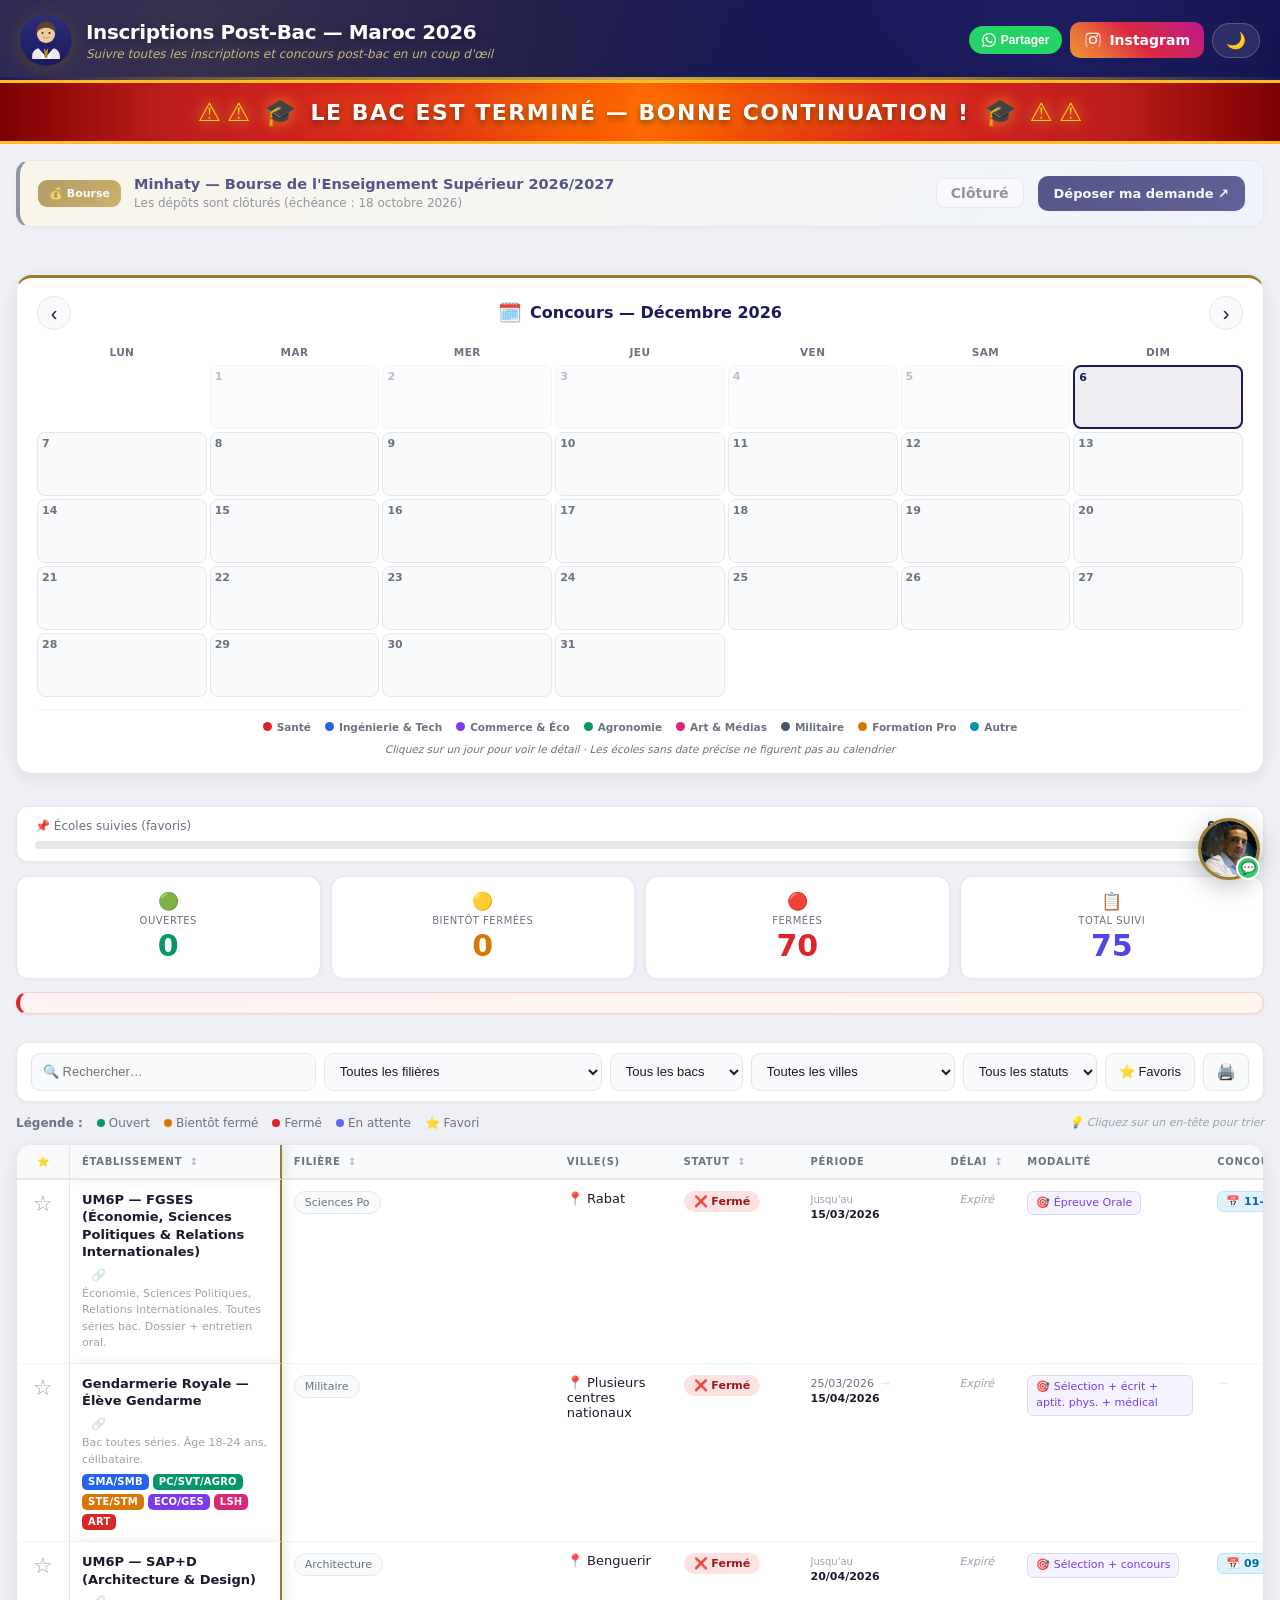
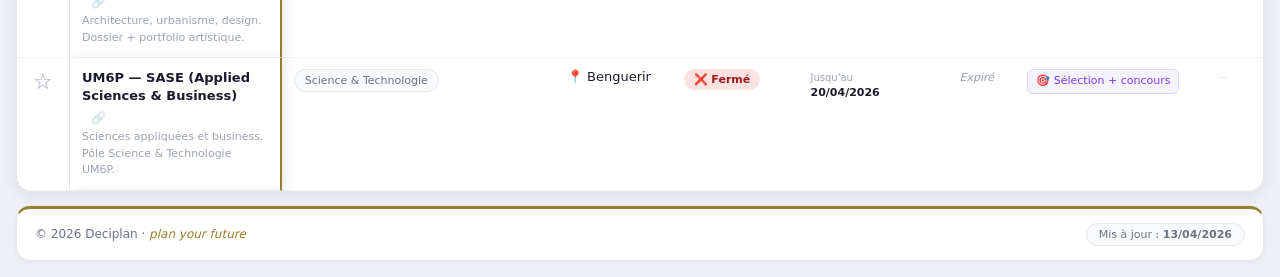
==== commit b602f7f1: "Add files via upload" ====
--- a/index.html
+++ b/index.html
@@ -4,7 +4,7 @@
   <meta charset="UTF-8">
   <meta name="viewport" content="width=device-width, initial-scale=1.0">
   <title>Deciplan — Inscriptions Post-Bac Maroc 2026</title>
-  <link rel="stylesheet" href="style.css?v=27">
+  <link rel="stylesheet" href="style.css?v=28">
   <script async src="https://www.googletagmanager.com/gtag/js?id=G-R715S7B354"></script>
   <script>
     window.dataLayer = window.dataLayer || [];
@@ -18,7 +18,28 @@
 <!-- ══ HERO ══ -->
 <div class="hero">
   <div class="hero-inner">
-    <img class="hero-logo" src="[data-uri]" alt="Deciplan">
+    <span class="hero-logo hero-avatar" role="img" aria-label="Conseiller d'orientation">
+      <svg viewBox="0 0 120 120" xmlns="http://www.w3.org/2000/svg">
+        <defs>
+          <linearGradient id="avBg" x1="0" y1="0" x2="0" y2="1">
+            <stop offset="0" stop-color="#2d2d7a"/><stop offset="1" stop-color="#1a1a5e"/>
+          </linearGradient>
+          <linearGradient id="avTie" x1="0" y1="0" x2="0" y2="1">
+            <stop offset="0" stop-color="#c39a3a"/><stop offset="1" stop-color="#9a7c2e"/>
+          </linearGradient>
+        </defs>
+        <circle cx="60" cy="60" r="60" fill="url(#avBg)"/>
+        <circle cx="60" cy="46" r="21" fill="#f2c9a0"/>
+        <path d="M39 40 a21 21 0 0 1 42 0 v-4 a21 21 0 0 0 -42 0 z" fill="#4a3728"/>
+        <path d="M38 42 q22 -20 44 0 q2 -22 -22 -24 q-24 2 -22 24 z" fill="#5b4433"/>
+        <path d="M28 104 v-6 a20 20 0 0 1 14 -19 l18 20 l18 -20 a20 20 0 0 1 14 19 v6 z" fill="#e8eaf0"/>
+        <path d="M42 79 l18 20 l-9 5 l-6 -19 z" fill="#fff"/>
+        <path d="M78 79 l-18 20 l9 5 l6 -19 z" fill="#fff"/>
+        <path d="M55 79 l5 6 l5 -6 l-2 22 l-6 0 z" fill="url(#avTie)"/>
+        <circle cx="52" cy="44" r="2.4" fill="#3a2a1a"/><circle cx="68" cy="44" r="2.4" fill="#3a2a1a"/>
+        <path d="M53 54 q7 5 14 0" stroke="#c98d6b" stroke-width="2" fill="none" stroke-linecap="round"/>
+      </svg>
+    </span>
     <div class="hero-text">
       <h1 class="hero-title">Inscriptions Post-Bac — Maroc 2026</h1>
       <p class="hero-sub">Suivre toutes les inscriptions et concours post-bac en un coup d'œil</p>
@@ -181,7 +202,7 @@
   </div>
 
 </div>
-<script src="script.js?v=27"></script>
+<script src="script.js?v=28"></script>
 
 <!-- ASSISTANT FLOTTANT -->
 <div class="fab-wrap" id="fabWrap">
--- a/style.css
+++ b/style.css
@@ -603,3 +603,7 @@
   .minhaty-btn{flex:1;text-align:center;}
   .minhaty-title{font-size:13.5px;}
 }
+
+/* — Avatar conseiller (remplace la photo) — */
+.hero-avatar{display:inline-flex;align-items:center;justify-content:center;padding:0;background:none;border:none;}
+.hero-avatar svg{width:100%;height:100%;border-radius:50%;display:block;box-shadow:0 2px 10px rgba(0,0,0,.18);}
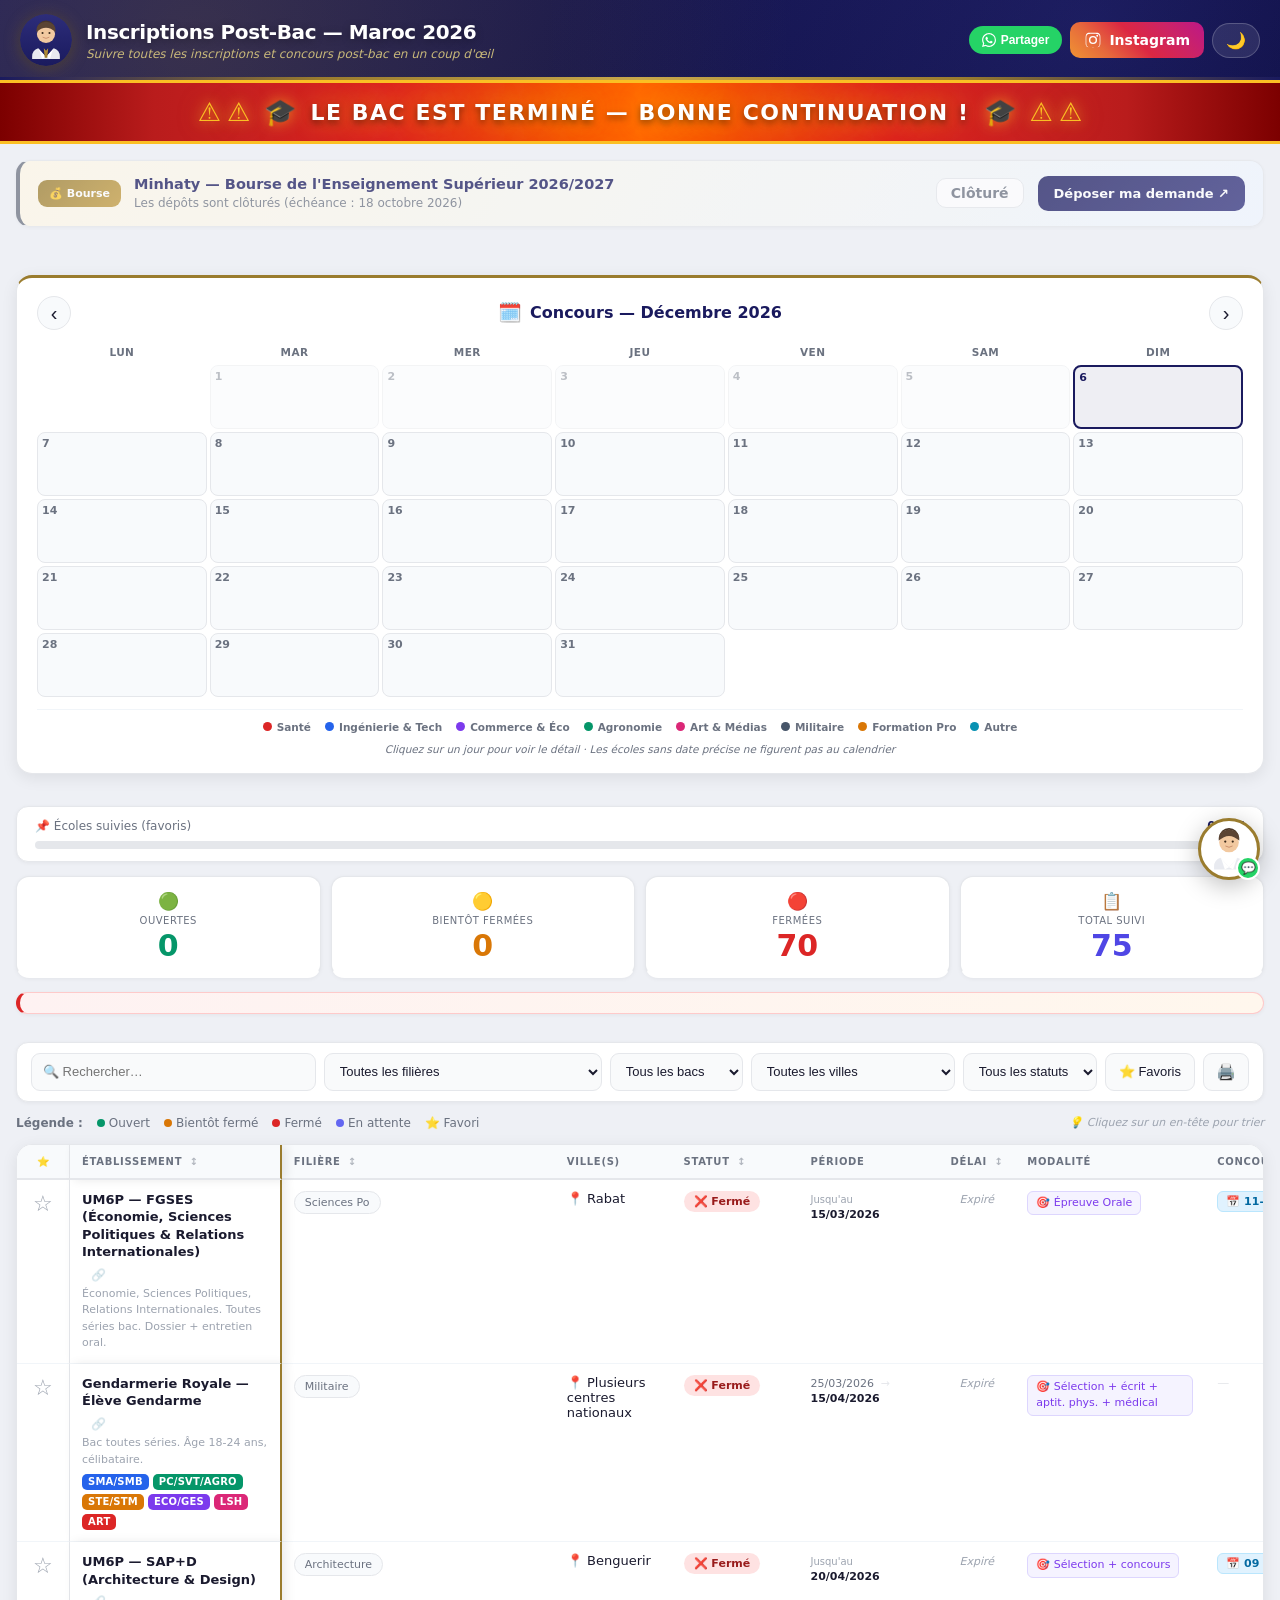
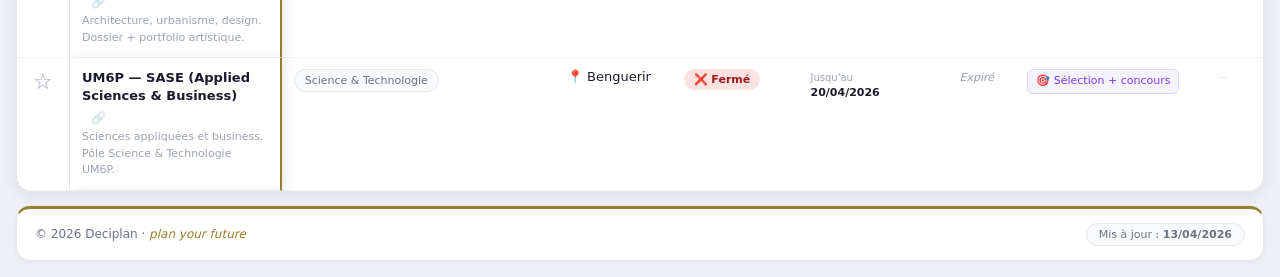
==== commit 860066a9: "Add files via upload" ====
--- a/index.html
+++ b/index.html
@@ -4,7 +4,7 @@
   <meta charset="UTF-8">
   <meta name="viewport" content="width=device-width, initial-scale=1.0">
   <title>Deciplan — Inscriptions Post-Bac Maroc 2026</title>
-  <link rel="stylesheet" href="style.css?v=28">
+  <link rel="stylesheet" href="style.css?v=29">
   <script async src="https://www.googletagmanager.com/gtag/js?id=G-R715S7B354"></script>
   <script>
     window.dataLayer = window.dataLayer || [];
@@ -202,7 +202,7 @@
   </div>
 
 </div>
-<script src="script.js?v=28"></script>
+<script src="script.js?v=29"></script>
 
 <!-- ASSISTANT FLOTTANT -->
 <div class="fab-wrap" id="fabWrap">
@@ -213,7 +213,7 @@
     </div>
     <div class="fab-body">
       <div class="fab-id">
-        <img class="fab-photo" src="[data-uri]" alt="M. Mustapha Abounaim">
+        <span class="fab-photo fab-avatar" role="img" aria-label="Conseiller"><svg viewBox="0 0 120 120" xmlns="http://www.w3.org/2000/svg"><defs><linearGradient id="avBg2" x1="0" y1="0" x2="0" y2="1"><stop offset="0" stop-color="#2d2d7a"/><stop offset="1" stop-color="#1a1a5e"/></linearGradient><linearGradient id="avTie2" x1="0" y1="0" x2="0" y2="1"><stop offset="0" stop-color="#c39a3a"/><stop offset="1" stop-color="#9a7c2e"/></linearGradient></defs><circle cx="60" cy="60" r="60" fill="url(#avBg2)"/><circle cx="60" cy="46" r="21" fill="#f2c9a0"/><path d="M39 40 a21 21 0 0 1 42 0 v-4 a21 21 0 0 0 -42 0 z" fill="#4a3728"/><path d="M38 42 q22 -20 44 0 q2 -22 -22 -24 q-24 2 -22 24 z" fill="#5b4433"/><path d="M28 104 v-6 a20 20 0 0 1 14 -19 l18 20 l18 -20 a20 20 0 0 1 14 19 v6 z" fill="#e8eaf0"/><path d="M42 79 l18 20 l-9 5 l-6 -19 z" fill="#fff"/><path d="M78 79 l-18 20 l9 5 l6 -19 z" fill="#fff"/><path d="M55 79 l5 6 l5 -6 l-2 22 l-6 0 z" fill="url(#avTie2)"/><circle cx="52" cy="44" r="2.4" fill="#3a2a1a"/><circle cx="68" cy="44" r="2.4" fill="#3a2a1a"/><path d="M53 54 q7 5 14 0" stroke="#c98d6b" stroke-width="2" fill="none" stroke-linecap="round"/></svg></span>
         <div>
           <div class="fab-name">M. Mustapha Abounaim</div>
           <div class="fab-title">Inspecteur d'orientation · Casablanca</div>
@@ -228,7 +228,7 @@
     </div>
   </div>
   <button class="fab-btn" id="fabBtn" aria-label="Contacter le conseiller">
-    <img class="fab-btn-photo" src="[data-uri]" alt="">
+    <span class="fab-btn-photo fab-avatar" role="img" aria-label="Conseiller"><svg viewBox="0 0 120 120" xmlns="http://www.w3.org/2000/svg"><defs><linearGradient id="avBg2" x1="0" y1="0" x2="0" y2="1"><stop offset="0" stop-color="#2d2d7a"/><stop offset="1" stop-color="#1a1a5e"/></linearGradient><linearGradient id="avTie2" x1="0" y1="0" x2="0" y2="1"><stop offset="0" stop-color="#c39a3a"/><stop offset="1" stop-color="#9a7c2e"/></linearGradient></defs><circle cx="60" cy="60" r="60" fill="url(#avBg2)"/><circle cx="60" cy="46" r="21" fill="#f2c9a0"/><path d="M39 40 a21 21 0 0 1 42 0 v-4 a21 21 0 0 0 -42 0 z" fill="#4a3728"/><path d="M38 42 q22 -20 44 0 q2 -22 -22 -24 q-24 2 -22 24 z" fill="#5b4433"/><path d="M28 104 v-6 a20 20 0 0 1 14 -19 l18 20 l18 -20 a20 20 0 0 1 14 19 v6 z" fill="#e8eaf0"/><path d="M42 79 l18 20 l-9 5 l-6 -19 z" fill="#fff"/><path d="M78 79 l-18 20 l9 5 l6 -19 z" fill="#fff"/><path d="M55 79 l5 6 l5 -6 l-2 22 l-6 0 z" fill="url(#avTie2)"/><circle cx="52" cy="44" r="2.4" fill="#3a2a1a"/><circle cx="68" cy="44" r="2.4" fill="#3a2a1a"/><path d="M53 54 q7 5 14 0" stroke="#c98d6b" stroke-width="2" fill="none" stroke-linecap="round"/></svg></span>
     <span class="fab-btn-badge">💬</span>
   </button>
 </div>
--- a/style.css
+++ b/style.css
@@ -607,3 +607,7 @@
 /* — Avatar conseiller (remplace la photo) — */
 .hero-avatar{display:inline-flex;align-items:center;justify-content:center;padding:0;background:none;border:none;}
 .hero-avatar svg{width:100%;height:100%;border-radius:50%;display:block;box-shadow:0 2px 10px rgba(0,0,0,.18);}
+
+/* — Avatars conseiller (span+SVG au lieu de <img>) — */
+.fab-avatar{display:inline-flex;align-items:center;justify-content:center;overflow:hidden;padding:0;}
+.fab-avatar svg{width:100%;height:100%;display:block;border-radius:50%;}
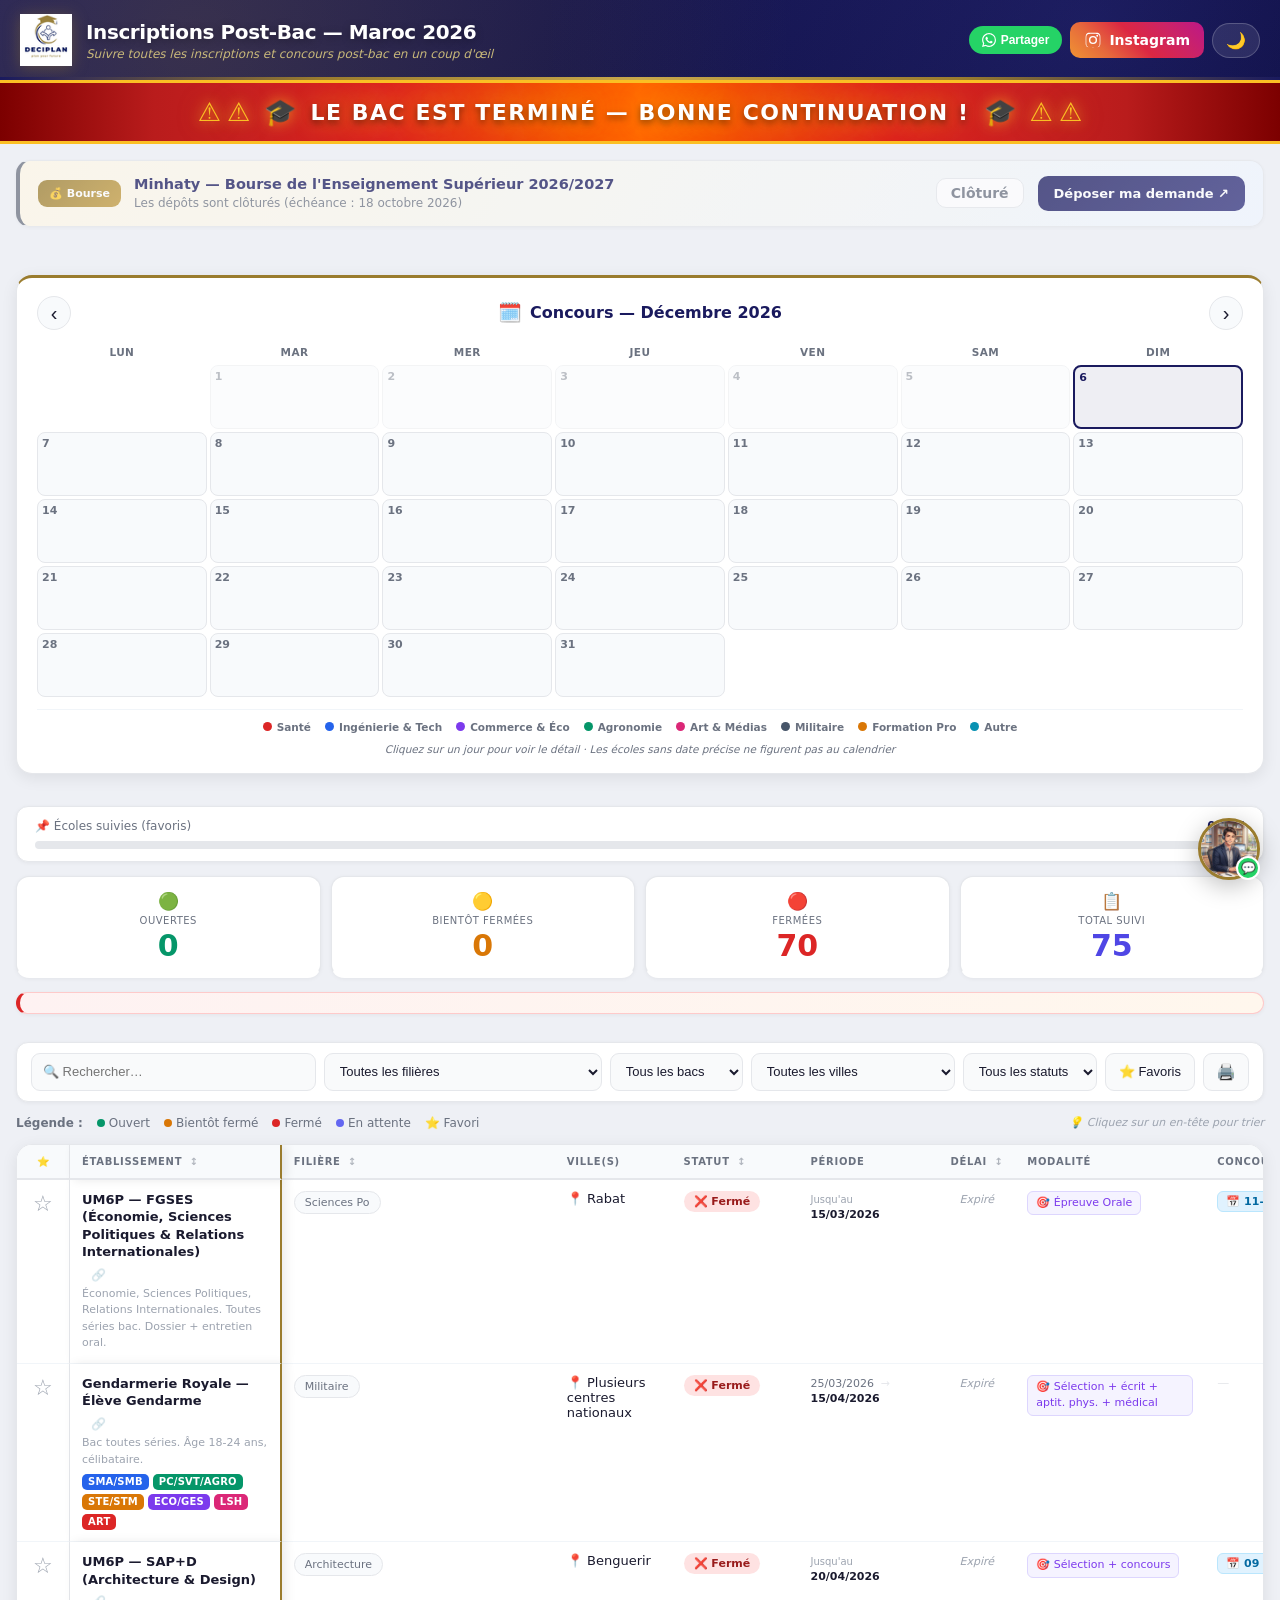
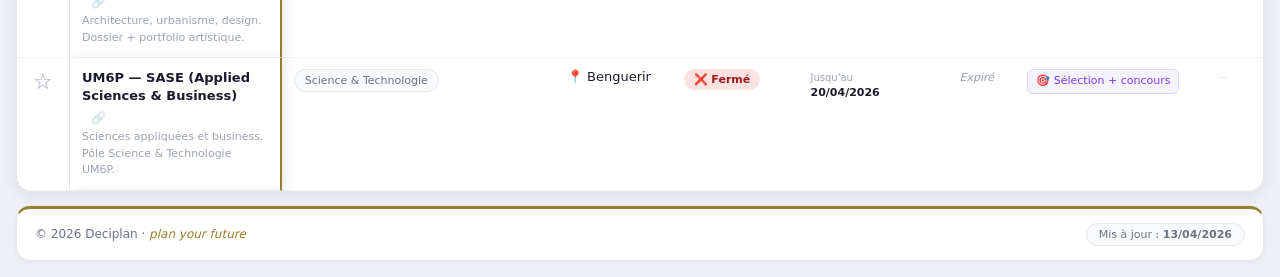
==== commit bead790f: "Add files via upload" ====
--- a/index.html
+++ b/index.html
@@ -4,7 +4,7 @@
   <meta charset="UTF-8">
   <meta name="viewport" content="width=device-width, initial-scale=1.0">
   <title>Deciplan — Inscriptions Post-Bac Maroc 2026</title>
-  <link rel="stylesheet" href="style.css?v=29">
+  <link rel="stylesheet" href="style.css?v=30">
   <script async src="https://www.googletagmanager.com/gtag/js?id=G-R715S7B354"></script>
   <script>
     window.dataLayer = window.dataLayer || [];
@@ -18,28 +18,7 @@
 <!-- ══ HERO ══ -->
 <div class="hero">
   <div class="hero-inner">
-    <span class="hero-logo hero-avatar" role="img" aria-label="Conseiller d'orientation">
-      <svg viewBox="0 0 120 120" xmlns="http://www.w3.org/2000/svg">
-        <defs>
-          <linearGradient id="avBg" x1="0" y1="0" x2="0" y2="1">
-            <stop offset="0" stop-color="#2d2d7a"/><stop offset="1" stop-color="#1a1a5e"/>
-          </linearGradient>
-          <linearGradient id="avTie" x1="0" y1="0" x2="0" y2="1">
-            <stop offset="0" stop-color="#c39a3a"/><stop offset="1" stop-color="#9a7c2e"/>
-          </linearGradient>
-        </defs>
-        <circle cx="60" cy="60" r="60" fill="url(#avBg)"/>
-        <circle cx="60" cy="46" r="21" fill="#f2c9a0"/>
-        <path d="M39 40 a21 21 0 0 1 42 0 v-4 a21 21 0 0 0 -42 0 z" fill="#4a3728"/>
-        <path d="M38 42 q22 -20 44 0 q2 -22 -22 -24 q-24 2 -22 24 z" fill="#5b4433"/>
-        <path d="M28 104 v-6 a20 20 0 0 1 14 -19 l18 20 l18 -20 a20 20 0 0 1 14 19 v6 z" fill="#e8eaf0"/>
-        <path d="M42 79 l18 20 l-9 5 l-6 -19 z" fill="#fff"/>
-        <path d="M78 79 l-18 20 l9 5 l6 -19 z" fill="#fff"/>
-        <path d="M55 79 l5 6 l5 -6 l-2 22 l-6 0 z" fill="url(#avTie)"/>
-        <circle cx="52" cy="44" r="2.4" fill="#3a2a1a"/><circle cx="68" cy="44" r="2.4" fill="#3a2a1a"/>
-        <path d="M53 54 q7 5 14 0" stroke="#c98d6b" stroke-width="2" fill="none" stroke-linecap="round"/>
-      </svg>
-    </span>
+    <img class="hero-logo" src="[data-uri]" alt="Deciplan">
     <div class="hero-text">
       <h1 class="hero-title">Inscriptions Post-Bac — Maroc 2026</h1>
       <p class="hero-sub">Suivre toutes les inscriptions et concours post-bac en un coup d'œil</p>
@@ -202,7 +181,7 @@
   </div>
 
 </div>
-<script src="script.js?v=29"></script>
+<script src="script.js?v=30"></script>
 
 <!-- ASSISTANT FLOTTANT -->
 <div class="fab-wrap" id="fabWrap">
@@ -213,7 +192,7 @@
     </div>
     <div class="fab-body">
       <div class="fab-id">
-        <span class="fab-photo fab-avatar" role="img" aria-label="Conseiller"><svg viewBox="0 0 120 120" xmlns="http://www.w3.org/2000/svg"><defs><linearGradient id="avBg2" x1="0" y1="0" x2="0" y2="1"><stop offset="0" stop-color="#2d2d7a"/><stop offset="1" stop-color="#1a1a5e"/></linearGradient><linearGradient id="avTie2" x1="0" y1="0" x2="0" y2="1"><stop offset="0" stop-color="#c39a3a"/><stop offset="1" stop-color="#9a7c2e"/></linearGradient></defs><circle cx="60" cy="60" r="60" fill="url(#avBg2)"/><circle cx="60" cy="46" r="21" fill="#f2c9a0"/><path d="M39 40 a21 21 0 0 1 42 0 v-4 a21 21 0 0 0 -42 0 z" fill="#4a3728"/><path d="M38 42 q22 -20 44 0 q2 -22 -22 -24 q-24 2 -22 24 z" fill="#5b4433"/><path d="M28 104 v-6 a20 20 0 0 1 14 -19 l18 20 l18 -20 a20 20 0 0 1 14 19 v6 z" fill="#e8eaf0"/><path d="M42 79 l18 20 l-9 5 l-6 -19 z" fill="#fff"/><path d="M78 79 l-18 20 l9 5 l6 -19 z" fill="#fff"/><path d="M55 79 l5 6 l5 -6 l-2 22 l-6 0 z" fill="url(#avTie2)"/><circle cx="52" cy="44" r="2.4" fill="#3a2a1a"/><circle cx="68" cy="44" r="2.4" fill="#3a2a1a"/><path d="M53 54 q7 5 14 0" stroke="#c98d6b" stroke-width="2" fill="none" stroke-linecap="round"/></svg></span>
+        <img class="fab-photo" src="[data-uri]" alt="Conseiller Deciplan">
         <div>
           <div class="fab-name">M. Mustapha Abounaim</div>
           <div class="fab-title">Inspecteur d'orientation · Casablanca</div>
@@ -228,7 +207,7 @@
     </div>
   </div>
   <button class="fab-btn" id="fabBtn" aria-label="Contacter le conseiller">
-    <span class="fab-btn-photo fab-avatar" role="img" aria-label="Conseiller"><svg viewBox="0 0 120 120" xmlns="http://www.w3.org/2000/svg"><defs><linearGradient id="avBg2" x1="0" y1="0" x2="0" y2="1"><stop offset="0" stop-color="#2d2d7a"/><stop offset="1" stop-color="#1a1a5e"/></linearGradient><linearGradient id="avTie2" x1="0" y1="0" x2="0" y2="1"><stop offset="0" stop-color="#c39a3a"/><stop offset="1" stop-color="#9a7c2e"/></linearGradient></defs><circle cx="60" cy="60" r="60" fill="url(#avBg2)"/><circle cx="60" cy="46" r="21" fill="#f2c9a0"/><path d="M39 40 a21 21 0 0 1 42 0 v-4 a21 21 0 0 0 -42 0 z" fill="#4a3728"/><path d="M38 42 q22 -20 44 0 q2 -22 -22 -24 q-24 2 -22 24 z" fill="#5b4433"/><path d="M28 104 v-6 a20 20 0 0 1 14 -19 l18 20 l18 -20 a20 20 0 0 1 14 19 v6 z" fill="#e8eaf0"/><path d="M42 79 l18 20 l-9 5 l-6 -19 z" fill="#fff"/><path d="M78 79 l-18 20 l9 5 l6 -19 z" fill="#fff"/><path d="M55 79 l5 6 l5 -6 l-2 22 l-6 0 z" fill="url(#avTie2)"/><circle cx="52" cy="44" r="2.4" fill="#3a2a1a"/><circle cx="68" cy="44" r="2.4" fill="#3a2a1a"/><path d="M53 54 q7 5 14 0" stroke="#c98d6b" stroke-width="2" fill="none" stroke-linecap="round"/></svg></span>
+    <img class="fab-btn-photo" src="[data-uri]" alt="Conseiller">
     <span class="fab-btn-badge">💬</span>
   </button>
 </div>
--- a/style.css
+++ b/style.css
@@ -603,11 +603,3 @@
   .minhaty-btn{flex:1;text-align:center;}
   .minhaty-title{font-size:13.5px;}
 }
-
-/* — Avatar conseiller (remplace la photo) — */
-.hero-avatar{display:inline-flex;align-items:center;justify-content:center;padding:0;background:none;border:none;}
-.hero-avatar svg{width:100%;height:100%;border-radius:50%;display:block;box-shadow:0 2px 10px rgba(0,0,0,.18);}
-
-/* — Avatars conseiller (span+SVG au lieu de <img>) — */
-.fab-avatar{display:inline-flex;align-items:center;justify-content:center;overflow:hidden;padding:0;}
-.fab-avatar svg{width:100%;height:100%;display:block;border-radius:50%;}
